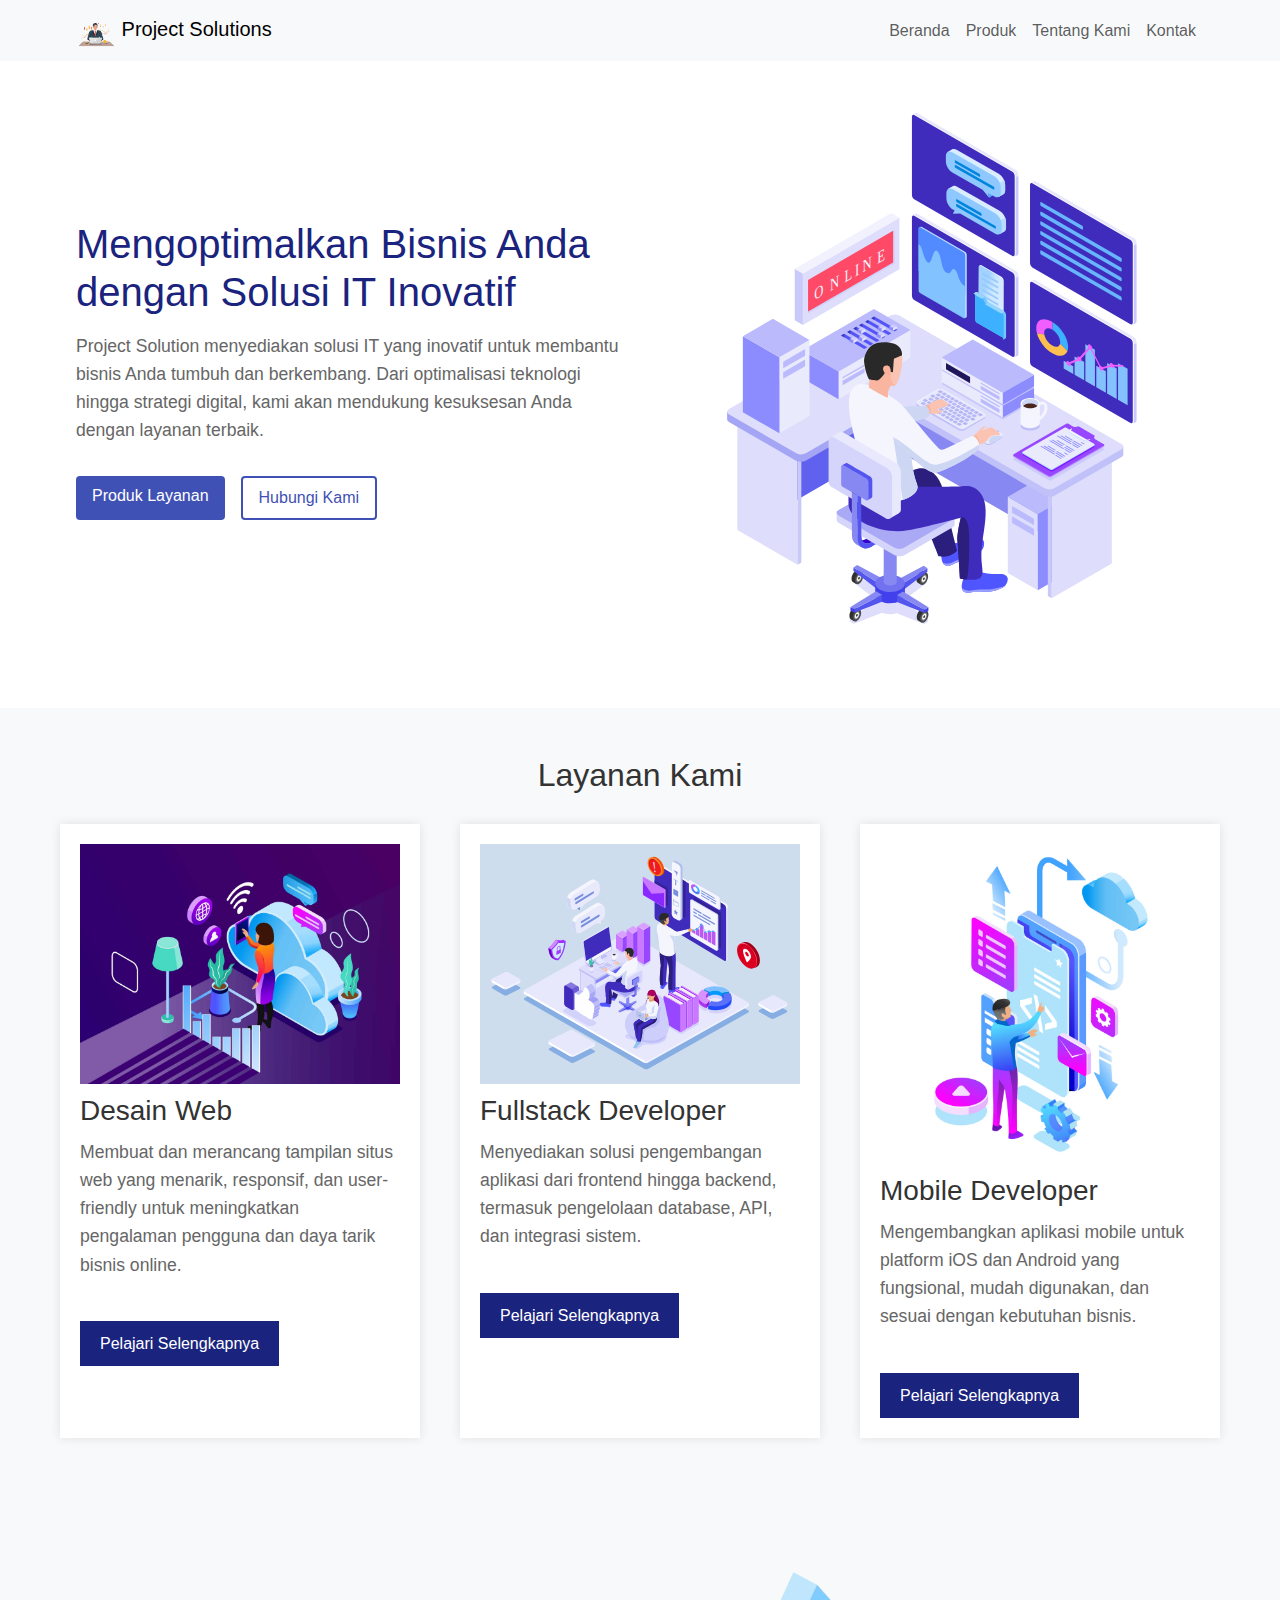
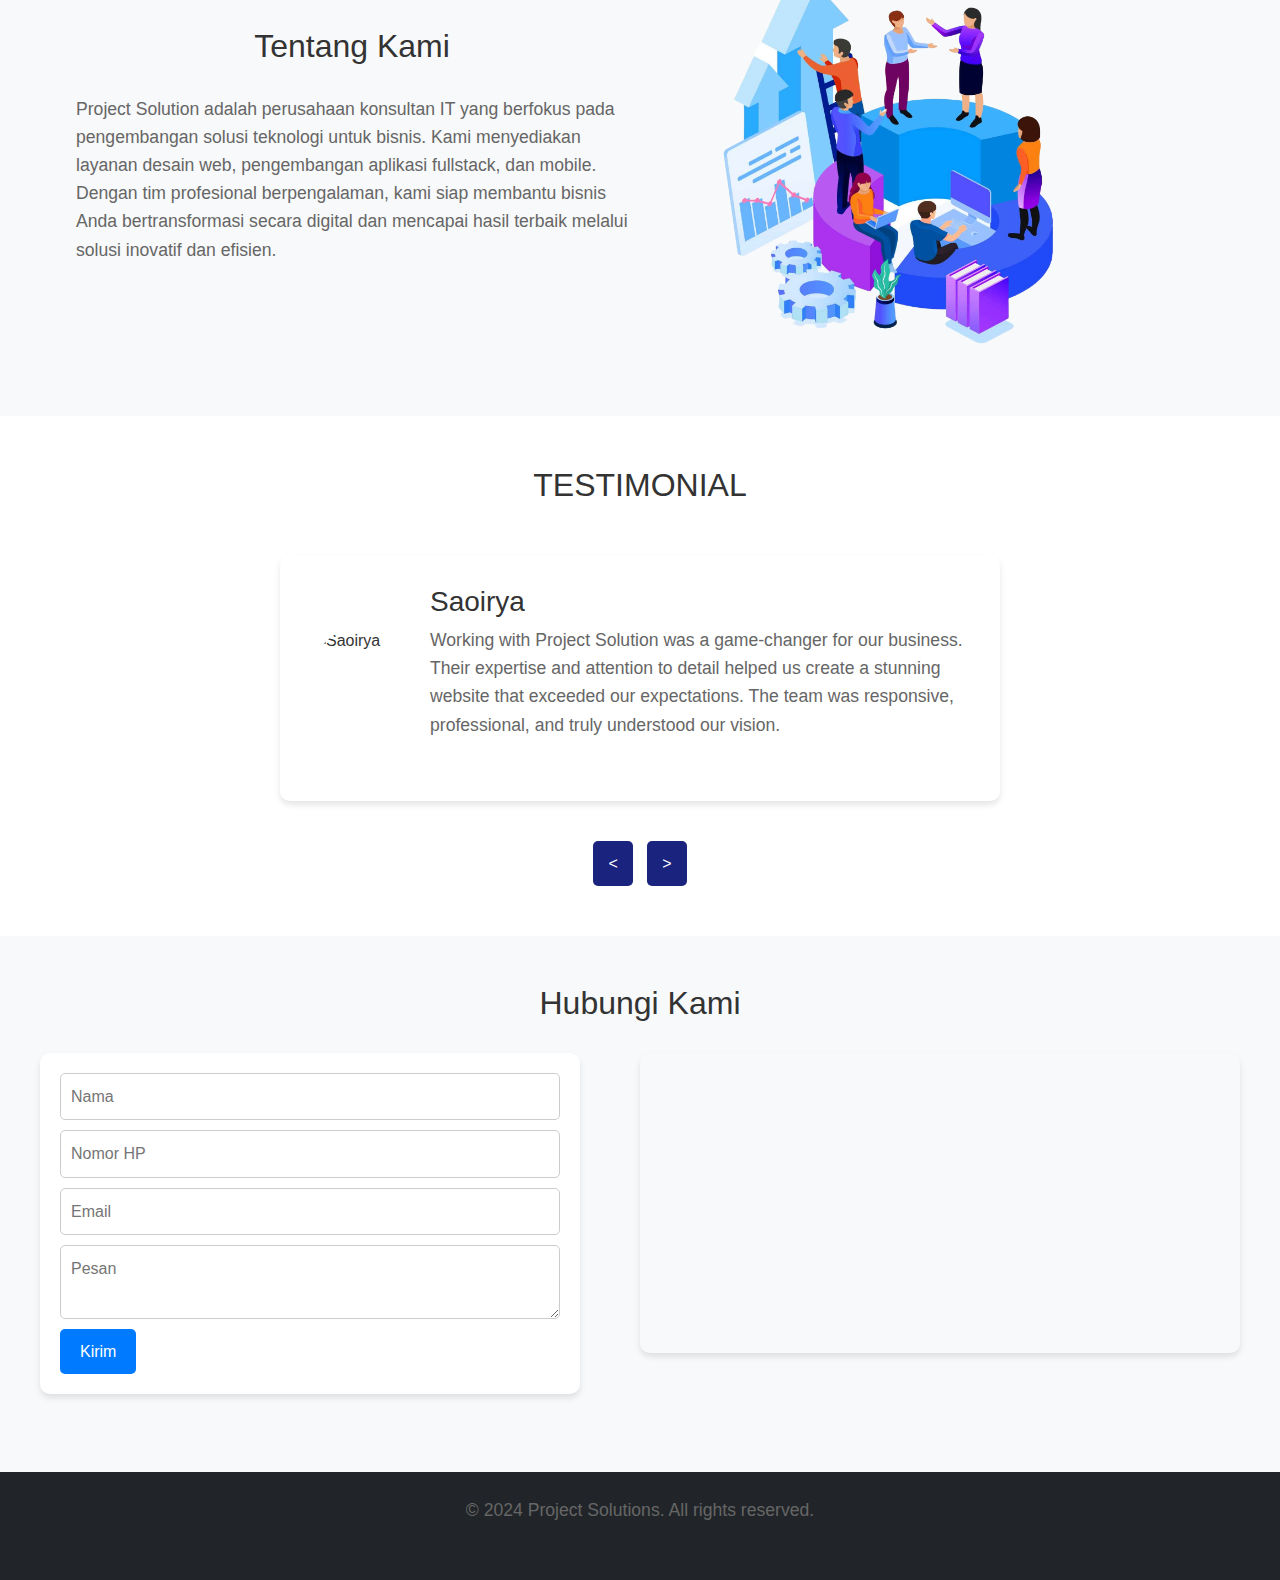
==== index.html @ 0ddd7287 "Deskripsi perubahan lokal" ====
<!DOCTYPE html>
<html lang="id">
<head>
  <link rel="icon" type="images" href="images/logo.png">
    <meta charset="UTF-8">
    <meta name="viewport" content="width=device-width, initial-scale=1.0">
    <title>Project Solution - Solusi IT Inovatif</title>
    <link href="https://cdn.jsdelivr.net/npm/bootstrap@5.3.0-alpha1/dist/css/bootstrap.min.css" rel="stylesheet">
    <link rel="stylesheet" href="styles.css">
      <!-- Mobile Metas -->
  <meta name="viewport" content="width=device-width, initial-scale=1, shrink-to-fit=no" />
</head>
<body>
    <!-- START: Header Section -->
    <header>
      <nav class="navbar navbar-expand-lg navbar-light bg-light fixed-top">
        <div class="container">
            <!-- Tambahan kode logo -->
            <a class="navbar-brand" href="#">
                <img src="images/logo.png" alt="Project Solutions Logo" width="40" height="40" class="d-inline-block align-text-top">
                Project Solutions
            </a>
            <button class="navbar-toggler" type="button" data-bs-toggle="collapse" data-bs-target="#navbarNav" aria-controls="navbarNav" aria-expanded="false" aria-label="Toggle navigation">
                <span class="navbar-toggler-icon"></span>
            </button>
                <div class="collapse navbar-collapse" id="navbarNav">
                    <ul class="navbar-nav ms-auto">
                        <li class="nav-item">
                            <a class="nav-link" href="#">Beranda</a>
                        </li>
                        <li class="nav-item">
                            <a class="nav-link" href="product.html">Produk</a>
                        </li>
                        <li class="nav-item">
                            <a class="nav-link" href="about-us.html">Tentang Kami</a>
                        </li>
                        <li class="nav-item">
                            <a class="nav-link" href="contact.html">Kontak</a>
                        </li>
                    </ul>
                </div>
            </div>
        </nav>    
    </header>
    <!-- END: Header Section -->

    <!-- START: Hero Section -->
    <main> 
        <div class="container">
            <section class="hero">
                <div class="hero-content">
                    <h1>Mengoptimalkan Bisnis Anda dengan Solusi IT Inovatif</h1>
                    <p>Project Solution menyediakan solusi IT yang inovatif untuk membantu bisnis Anda tumbuh dan berkembang. Dari optimalisasi teknologi hingga strategi digital, kami akan mendukung kesuksesan Anda dengan layanan terbaik.</p>
                    <div class="cta-buttons">
                        <!-- Link ke halaman product.html -->
                        <a href="product.html" class="btn btn-primary">Produk Layanan</a>
                        
                        <!-- Link ke halaman contact.html -->
                        <a href="contact.html" class="btn btn-secondary">Hubungi Kami</a>
                    </div>
                </div>
                <div class="hero-image">
                    <img src="images/hero-img.svg" alt="IT Solutions Illustration">
                </div>
            </section>
        </div>
    </main>
    
    <!-- END: Hero Section -->

    <!-- START: Layanan Kami Section -->
    <section class="latest-blog py-5 bg-light" id="blog-post">
      <h2>Layanan Kami</h2>
      <div class="blog-container">
          <div class="blog-post">
              <img src="/images/web-design.jpg?height=200&width=300" alt="Blog post 1">
              <h3>Desain Web</h3>
              <p>Membuat dan merancang tampilan situs web yang menarik, responsif, dan user-friendly untuk meningkatkan pengalaman pengguna dan daya tarik bisnis online.</p>
              <button class="read-more">Pelajari Selengkapnya</button>
          </div>
          <div class="blog-post">
              <img src="/images/fullstack.svg?height=200&width=300" alt="Blog post 2">
              <h3>Fullstack Developer</h3>
              <p>Menyediakan solusi pengembangan aplikasi dari frontend hingga backend, termasuk pengelolaan database, API, dan integrasi sistem.</p>
              <button class="read-more">Pelajari Selengkapnya</button>
          </div>
          <div class="blog-post">
              <img src="/images/mobile-developer.jpg?height=200&width=300" alt="Blog post 3">
              <h3>Mobile Developer</h3>
              <p>Mengembangkan aplikasi mobile untuk platform iOS dan Android yang fungsional, mudah digunakan, dan sesuai dengan kebutuhan bisnis.</p>
              <button class="read-more">Pelajari Selengkapnya</button>
          </div>
      </div>
  </section>
  <!-- END: Layanan Kami Section -->

    <!-- START: About Us Section -->
    <section class="about py-5 bg-light" id="about">
        <div class="container">
            <div class="row align-items-center">
                <div class="col-md-6">
                    <h2>Tentang Kami</h2>
                    <p>Project Solution adalah perusahaan konsultan IT yang berfokus pada pengembangan solusi teknologi untuk bisnis. Kami menyediakan layanan desain web, pengembangan aplikasi fullstack, dan mobile. Dengan tim profesional berpengalaman, kami siap membantu bisnis Anda bertransformasi secara digital dan mencapai hasil terbaik melalui solusi inovatif dan efisien.</p>
                </div>
                <div class="col-md-6">
                    <img src="images/about-us.png?height=300&width=400" alt="About Us" class="img-fluid">
                </div>
            </div>
        </div>
    </section>
    <!-- END: About Us Section -->

    <!-- START: Testimonial Section -->
    <section class="testimonial">
        <h2>TESTIMONIAL</h2>
        <div class="testimonial-slider">
            <div class="testimonial-container">
                <div class="testimonial-item">
                    <div class="testimonial-box">
                        <img src="/images/testimonial-1.jpg" alt="Saoirya" class="testimonial-image">
                        <div class="testimonial-content">
                            <h3>Saoirya</h3>
                            <p>Working with Project Solution was a game-changer for our business. Their expertise and attention to detail helped us create a stunning website that exceeded our expectations. The team was responsive, professional, and truly understood our vision.</p>
                        </div>
                    </div>
                </div>
                <div class="testimonial-item">
                    <div class="testimonial-box">
                        <img src="/images/testimonial-2.jpg" alt="John Doe" class="testimonial-image">
                        <div class="testimonial-content">
                            <h3>John Doe</h3>
                            <p>I couldn't be happier with the results of our collaboration with Project Solution. They transformed our outdated website into a modern, user-friendly platform that has significantly improved our online presence.</p>
                        </div>
                    </div>
                </div>
                <div class="testimonial-item">
                    <div class="testimonial-box">
                        <img src="/images/testimonial-3.jpg" alt="Jane Smith" class="testimonial-image">
                        <div class="testimonial-content">
                            <h3>Jane Smith</h3>
                            <p>The team at Project Solution went above and beyond to deliver a product that not only met but exceeded our expectations. Their attention to detail and commitment to quality is unmatched.</p>
                        </div>
                    </div>
                </div>
            </div>
        </div>
        <div class="testimonial-nav">
            <button class="nav-button prev" id="prevBtn">&lt;</button>
            <button class="nav-button next" id="nextBtn">&gt;</button>
        </div>
    </section>
 <!--End: Testimonial-->

    <!-- START: Contact Us Section -->
    <section class="contact-us py-5 bg-light" id="contact">
      <h2>Hubungi Kami</h2>
      <div class="contact-container">
          <form class="contact-form">
              <input type="text" placeholder="Nama" required>
              <input type="tel" placeholder="Nomor HP" required>
              <input type="email" placeholder="Email" required>
              <textarea placeholder="Pesan" required></textarea>
              <button type="submit" class="send-button">Kirim</button>
          </form>
          <div class="map-container">
            <iframe src="https://www.google.com/maps/embed?pb=!1m18!1m12!1m3!1d3960.738522110113!2d107.60706230000001!3d-6.9218294999999985!2m3!1f0!2f0!3f0!3m2!1i1024!2i768!4f13.1!3m3!1m2!1s0x2e68e89dbe0ec231%3A0x177412aac90cd065!2sAlun-Alun%20Bandung!5e0!3m2!1sen!2sid!4v1729085756966!5m2!1sen!2sid" width="400" height="300" style="border:0;" allowfullscreen="" loading="lazy" referrerpolicy="no-referrer-when-downgrade"></iframe>
          </div>
      </div>
  </section>
  <!-- END: Contact Us Section -->

    <!-- START: Footer Section -->
    <footer class="bg-dark text-light py-4">
        <div class="container text-center">
            <p>&copy; 2024 Project Solutions. All rights reserved.</p>
        </div>
    </footer>
    <!-- END: Footer Section -->

  <!-- JQuery-->
  <script src="https://code.jquery.com/jquery-3.5.1.slim.min.js" integrity="sha384-DfXdz2htPH0lsSSs5nCTpuj/zy4C+OGpamoFVy38MVBnE+IbbVYUew+OrCXaRkfj" crossorigin="anonymous"></script>
    <script src="script.js"></script>
    <script src="https://cdn.jsdelivr.net/npm/bootstrap@5.3.0-alpha1/dist/js/bootstrap.bundle.min.js"></script>
</body>
</html>
---- styles.css ----
/* Reset and base styles */
* {
    margin: 0;
    padding: 0;
    box-sizing: border-box;
}

body {
    font-family: Arial, sans-serif;
    line-height: 1.6;
    color: #333;
}


.layout_padding-top {
    padding-top: 90px;
  }
  
.container {
    width: 90%;
    max-width: 1200px;
    margin: 0 auto;
}

/* Header styles */
header {
    background-color: #fff;
    padding: 1rem 0;
    box-shadow: 0 2px 4px rgba(0, 0, 0, 0.1);
}

nav {
    display: flex;
    justify-content: space-between;
    align-items: center;
}

.logo {
    font-size: 1.5rem;
    font-weight: bold;
    color: #1a237e;
}

.nav-links {
    list-style: none;
    display: flex;
}

.nav-links li {
    margin-left: 2rem;
}

.nav-links a {
    text-decoration: none;
    color: #333;
    transition: color 0.3s ease;
}

.nav-links a:hover {
    color: #3f51b5;
}

/* Button styles */
.btn {
    background-color: #1a237e;
    color: #fff;
    padding: 0.5rem 1rem;
    border: none;
    border-radius: 4px;
    cursor: pointer;
    transition: background-color 0.3s ease, transform 0.1s ease;
    font-size: 1rem;
}

.btn:hover {
    background-color: #0d47a1;
    transform: translateY(-2px);
}

.btn:active {
    transform: translateY(0);
}

/* Hero section styles */
.hero {
    display: flex;
    align-items: center;
    padding: 4rem 0;
}

.hero-content {
    flex: 1;
    padding-right: 2rem;
}

.hero-image {
    flex: 1;
}

h1 {
    font-size: 2.5rem;
    color: #1a237e;
    margin-bottom: 1rem;
    line-height: 1.2;
}

p {
    color: #666;
    margin-bottom: 2rem;
    font-size: 1.1rem;
}

.cta-buttons {
    display: flex;
    gap: 1rem;
}

.btn-primary {
    background-color: #3f51b5;
}

.btn-primary:hover {
    background-color: #303f9f;
}

.btn-secondary {
    background-color: #fff;
    color: #3f51b5;
    border: 2px solid #3f51b5;
}

.btn-secondary:hover {
    background-color: #e8eaf6;
}

img {
    max-width: 100%;
    height: auto;
        border: none;
        background: none;

}

/* Responsive design */
@media (max-width: 768px) {
    .hero {
        flex-direction: column;
        text-align: center;
    }

    .hero-content {
        padding-right: 0;
        margin-bottom: 2rem;
    }

    .cta-buttons {
        justify-content: center;
    }

    h1 {
        font-size: 2rem;
    }

    .nav-links {
        display: none;
    }
}

body {
    font-family: Arial, sans-serif;
    margin: 0;
    padding: 0;
    box-sizing: border-box;
}

section {
    padding: 50px 0;
}

h2 {
    text-align: center;
    margin-bottom: 30px;
}

.latest-blog {
    background-color: #f8f8f8;
}

.blog-container {
    display: flex;
    justify-content: space-around;
    flex-wrap: wrap;
    max-width: 1200px;
    margin: 0 auto;
}

.blog-post {
    width: 30%;
    background-color: #fff;
    box-shadow: 0 0 10px rgba(0, 0, 0, 0.1);
    margin-bottom: 20px;
    padding: 20px;
}

.blog-post img {
    width: 100%;
    height: auto;
}

.blog-post h3 {
    margin: 10px 0;
}

.read-more {
    background-color: #1a237e;
    color: white;
    border: none;
    padding: 10px 20px;
    text-align: center;
    text-decoration: none;
    display: inline-block;
    font-size: 16px;
    margin-top: 10px;
    cursor: pointer;
}

.testimonial {
    max-width: 800px;
    margin: 0 auto;
    padding: 50px 20px;
    text-align: center;
}

h2 {
    margin-bottom: 30px;
    color: #333;
}

.testimonial-slider {
    position: relative;
    overflow: hidden;
}

.testimonial-container {
    display: flex;
    transition: transform 0.5s ease;
}

.testimonial-item {
    flex: 0 0 100%;
    padding: 20px;
}

.testimonial-box {
    background-color: #ffffff;
    border-radius: 10px;
    box-shadow: 0 4px 6px rgba(0, 0, 0, 0.1);
    padding: 30px;
    display: flex;
    align-items: center;
    text-align: left;
}

.testimonial-image {
    width: 100px;
    height: 100px;
    border-radius: 50%;
    margin-right: 20px;
    object-fit: cover;
}

.testimonial-content {
    flex: 1;
}

.testimonial-content h3 {
    margin-top: 0;
    color: #333;
}

.testimonial-content p {
    color: #666;
    line-height: 1.6;
}

.testimonial-nav {
    margin-top: 20px;
}

.nav-button {
    background-color: #4CAF50;
    color: white;
    border: none;
    padding: 10px 15px;
    margin: 0 5px;
    cursor: pointer;
    font-size: 16px;
    border-radius: 5px;
    transition: background-color 0.3s ease;
}

.nav-button:hover {
    background-color: #45a049;
}

@media (max-width: 600px) {
    .testimonial-box {
        flex-direction: column;
        text-align: center;
    }

    .testimonial-image {
        margin-right: 0;
        margin-bottom: 20px;
    }

    .testimonial-content {
        text-align: center;
    }
}

.nav-button {
    background-color: #1a237e;
    color: white;
    border: none;
    padding: 10px 15px;
    margin: 0 5px;
    cursor: pointer;
}

.contact-us {
    background-color: #f8f8f8;
}

.contact-container {
    display: flex;
    justify-content: space-between;
    max-width: 1200px;
    margin: 0 auto;
}

.contact-form {
    width: 45%;
    display: flex;
    flex-direction: column;
}

.contact-form input,
.contact-form textarea {
    margin-bottom: 15px;
    padding: 10px;
    border: 1px solid #ccc;
}

.send-button {
    background-color: #1a237e;
    color: white;
    border: none;
    padding: 10px 20px;
    text-align: center;
    text-decoration: none;
    display: inline-block;
    font-size: 16px;
    cursor: pointer;
    align-self: flex-start;
}

.map-container {
    width: 50%;
}

.map-container iframe {
    width: 100%;
    height: 100%;
}

@media (max-width: 768px) {
    .blog-post {
        width: 100%;
    }

    .contact-container {
        flex-direction: column;
    }

    .contact-form,
    .map-container {
        width: 100%;
    }

    .map-container {
        margin-top: 20px;
        height: 300px;
    }
}

/* Product Section */
.product-item {
    background-color: #fff;
    padding: 20px;
    text-align: center;
    margin-bottom: 20px;
    border-radius: 10px;
    box-shadow: 0 4px 6px rgba(0, 0, 0, 0.1);
}

.product-item img {
    max-width: 100%;
    height: auto;
    margin-bottom: 15px;
}

.product-item h3 {
    margin-bottom: 10px;
    color: #007BFF;
}

.product-item p {
    color: #555;
}

/* Contact Form */
.contact-form {
    background-color: #fff;
    padding: 20px;
    border-radius: 10px;
    box-shadow: 0 4px 6px rgba(0, 0, 0, 0.1);
    margin-bottom: 30px;
}

.contact-form input,
.contact-form textarea {
    width: 100%;
    padding: 10px;
    margin-bottom: 10px;
    border: 1px solid #ccc;
    border-radius: 5px;
}

.contact-form button {
    background-color: #007BFF;
    color: #fff;
    padding: 10px 20px;
    border: none;
    border-radius: 5px;
    cursor: pointer;
}

.contact-form button:hover {
    background-color: #0056b3;
}

/* Map Container */
.map-container iframe {
    width: 100%;
    height: 300px;
    border: none;
    border-radius: 10px;
    box-shadow: 0 4px 6px rgba(0, 0, 0, 0.1);
}

/* Footer */
footer {
    background-color: #007BFF;
    color: #fff;
    text-align: center;
    padding: 15px 0;
    position: relative;
    bottom: 0;
    width: 100%;
}

/* Responsive */
@media (max-width: 768px) {
    .navbar ul {
        flex-direction: column;
        text-align: center;
    }
    
    .product-item {
        margin-bottom: 30px;
    }
}
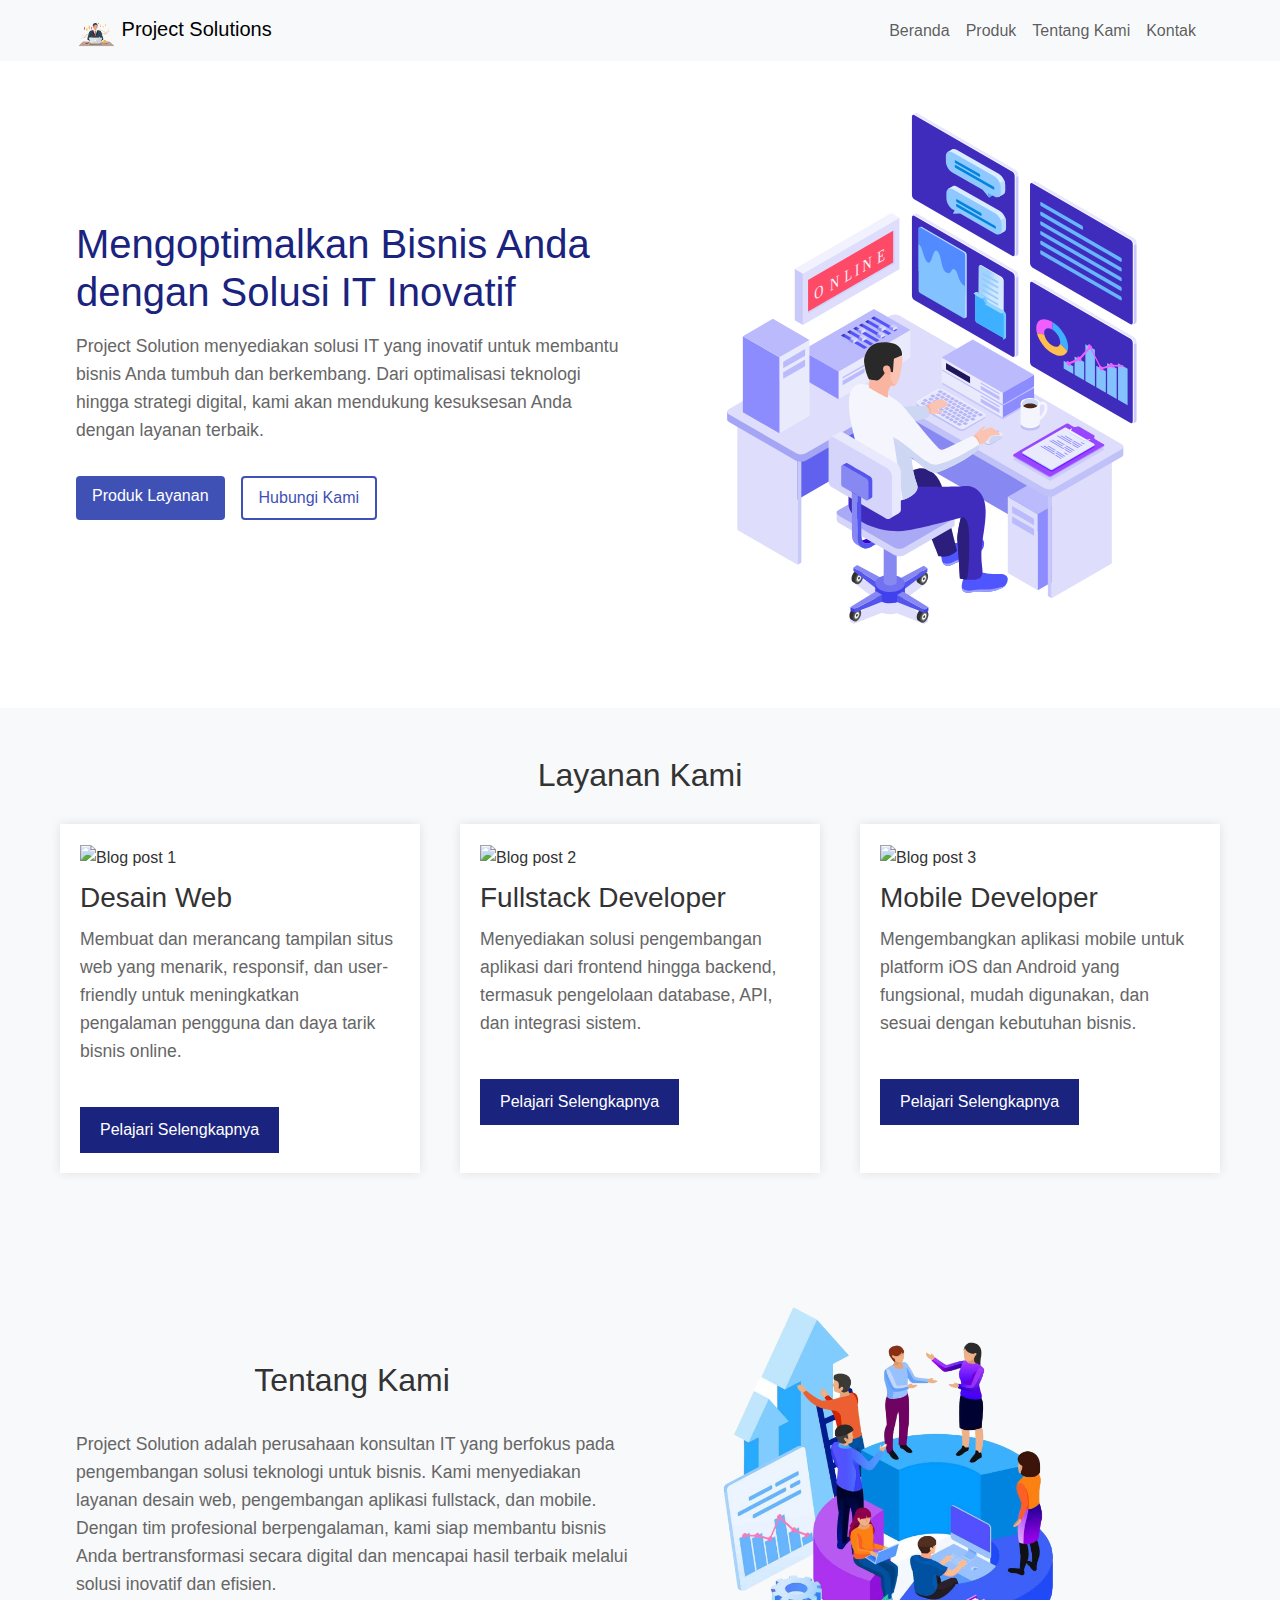
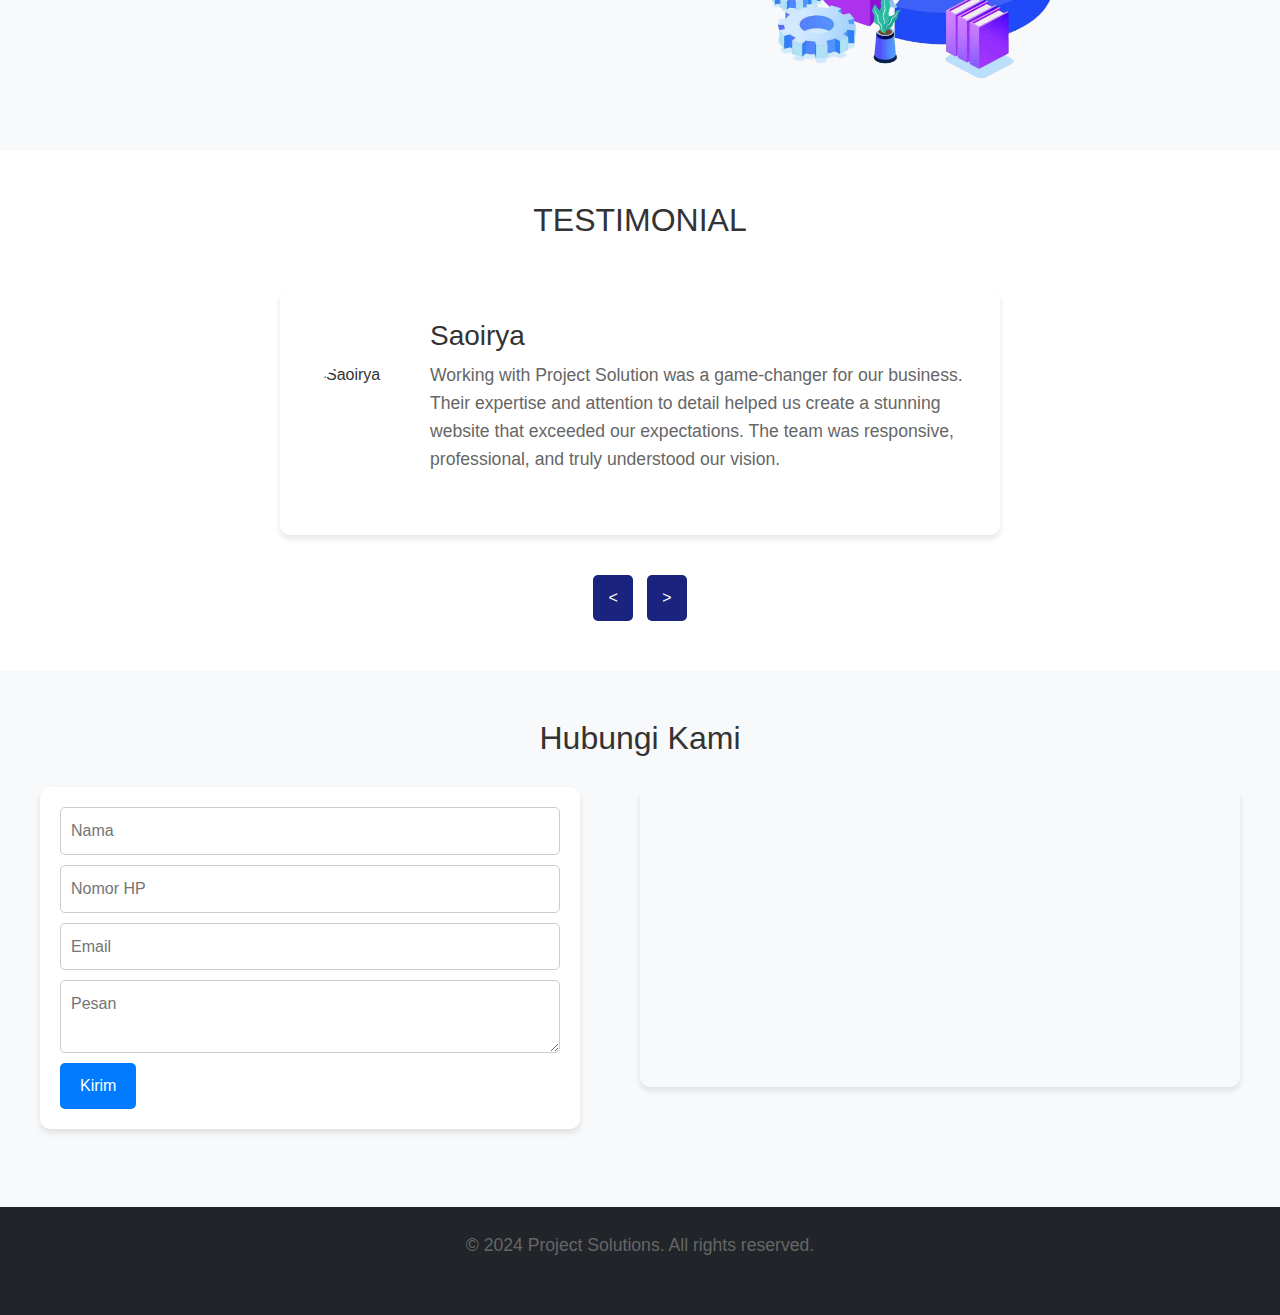
==== commit 3eb430c3: "mengubah ekstensi menjadi besar" ====
--- a/index.html
+++ b/index.html
@@ -73,19 +73,19 @@
       <h2>Layanan Kami</h2>
       <div class="blog-container">
           <div class="blog-post">
-              <img src="/images/web-design.jpg?height=200&width=300" alt="Blog post 1">
+              <img src="images/web-design.JPG" alt="Blog post 1">
               <h3>Desain Web</h3>
               <p>Membuat dan merancang tampilan situs web yang menarik, responsif, dan user-friendly untuk meningkatkan pengalaman pengguna dan daya tarik bisnis online.</p>
               <button class="read-more">Pelajari Selengkapnya</button>
           </div>
           <div class="blog-post">
-              <img src="/images/fullstack.svg?height=200&width=300" alt="Blog post 2">
+              <img src="images/fullstack.SVG" alt="Blog post 2">
               <h3>Fullstack Developer</h3>
               <p>Menyediakan solusi pengembangan aplikasi dari frontend hingga backend, termasuk pengelolaan database, API, dan integrasi sistem.</p>
               <button class="read-more">Pelajari Selengkapnya</button>
           </div>
           <div class="blog-post">
-              <img src="/images/mobile-developer.jpg?height=200&width=300" alt="Blog post 3">
+              <img src="images/mobile-developer.JPG" alt="Blog post 3">
               <h3>Mobile Developer</h3>
               <p>Mengembangkan aplikasi mobile untuk platform iOS dan Android yang fungsional, mudah digunakan, dan sesuai dengan kebutuhan bisnis.</p>
               <button class="read-more">Pelajari Selengkapnya</button>
@@ -117,7 +117,7 @@
             <div class="testimonial-container">
                 <div class="testimonial-item">
                     <div class="testimonial-box">
-                        <img src="/images/testimonial-1.jpg" alt="Saoirya" class="testimonial-image">
+                        <img src="images/testimonial-1.JPG" alt="Saoirya" class="testimonial-image">
                         <div class="testimonial-content">
                             <h3>Saoirya</h3>
                             <p>Working with Project Solution was a game-changer for our business. Their expertise and attention to detail helped us create a stunning website that exceeded our expectations. The team was responsive, professional, and truly understood our vision.</p>
@@ -126,7 +126,7 @@
                 </div>
                 <div class="testimonial-item">
                     <div class="testimonial-box">
-                        <img src="/images/testimonial-2.jpg" alt="John Doe" class="testimonial-image">
+                        <img src="images/testimonial-2.JPG" alt="John Doe" class="testimonial-image">
                         <div class="testimonial-content">
                             <h3>John Doe</h3>
                             <p>I couldn't be happier with the results of our collaboration with Project Solution. They transformed our outdated website into a modern, user-friendly platform that has significantly improved our online presence.</p>
@@ -135,7 +135,7 @@
                 </div>
                 <div class="testimonial-item">
                     <div class="testimonial-box">
-                        <img src="/images/testimonial-3.jpg" alt="Jane Smith" class="testimonial-image">
+                        <img src="images/testimonial-3.JPG" alt="Jane Smith" class="testimonial-image">
                         <div class="testimonial-content">
                             <h3>Jane Smith</h3>
                             <p>The team at Project Solution went above and beyond to deliver a product that not only met but exceeded our expectations. Their attention to detail and commitment to quality is unmatched.</p>
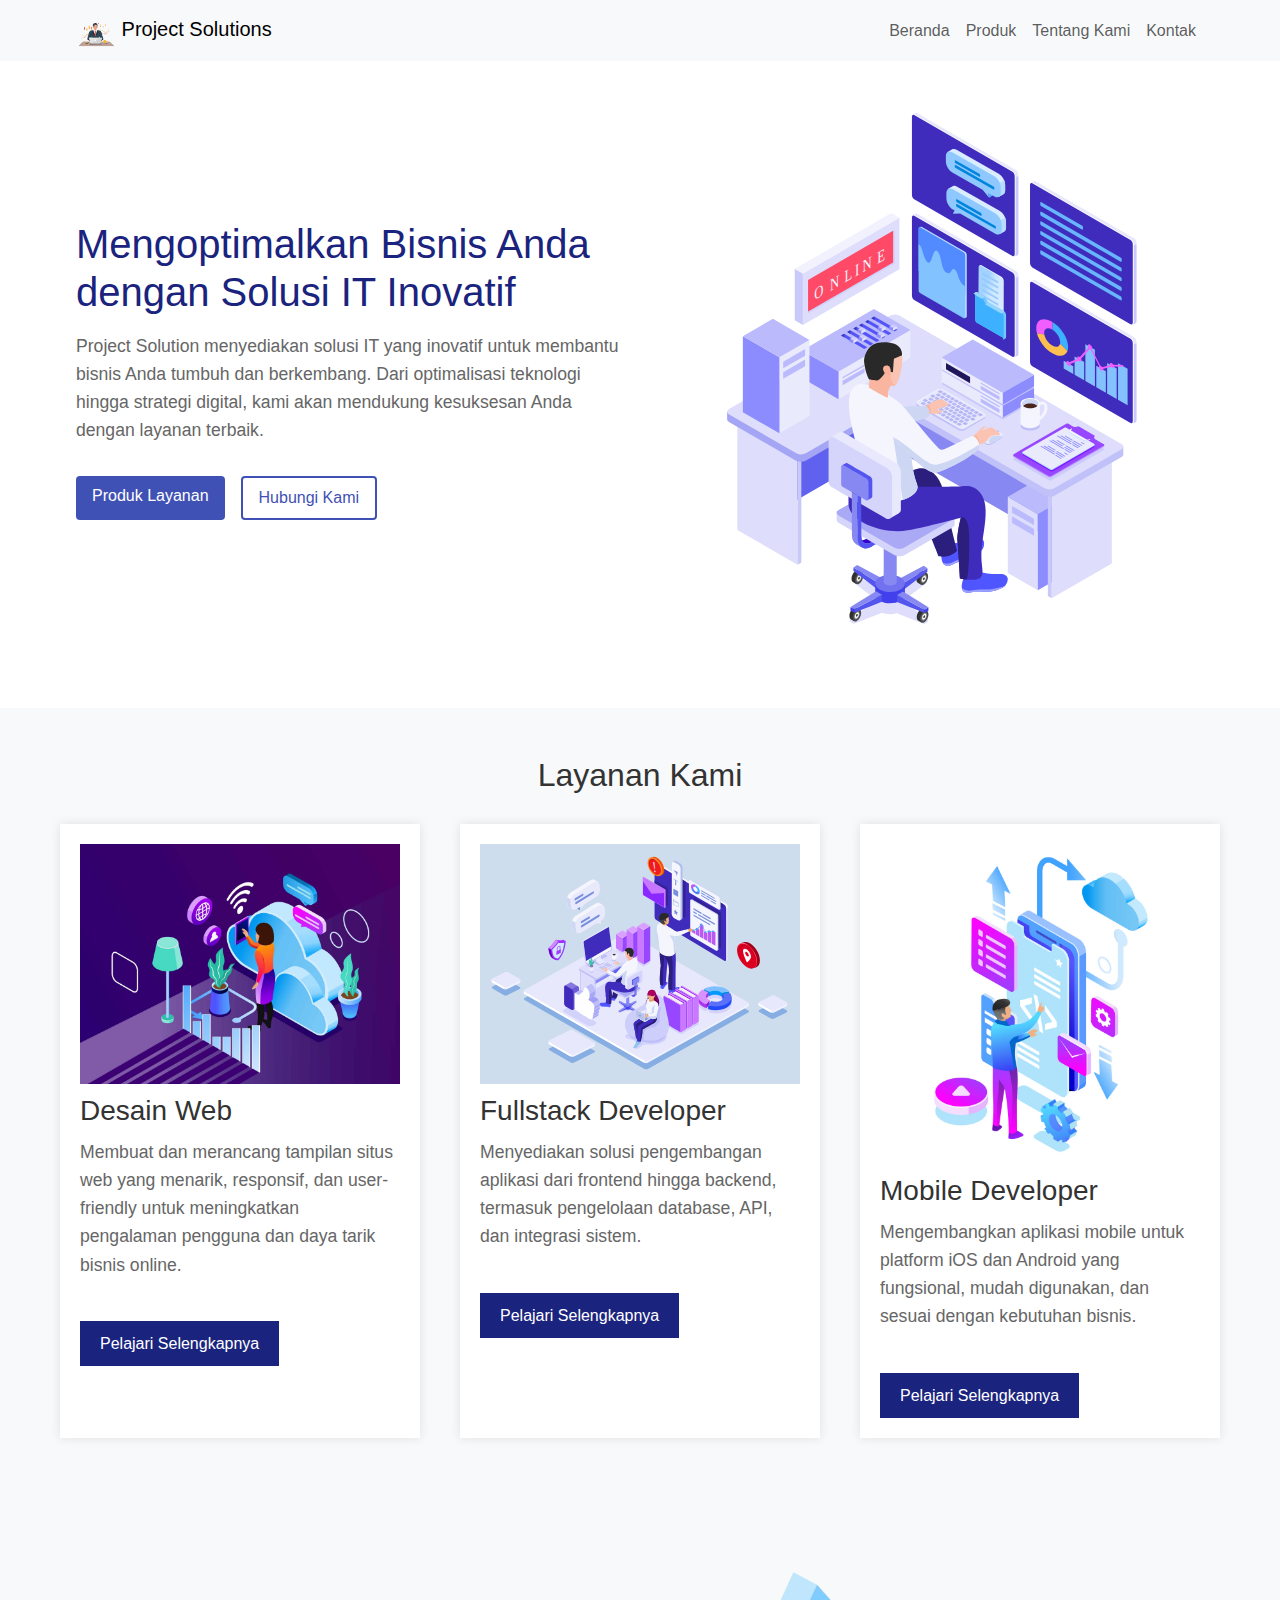
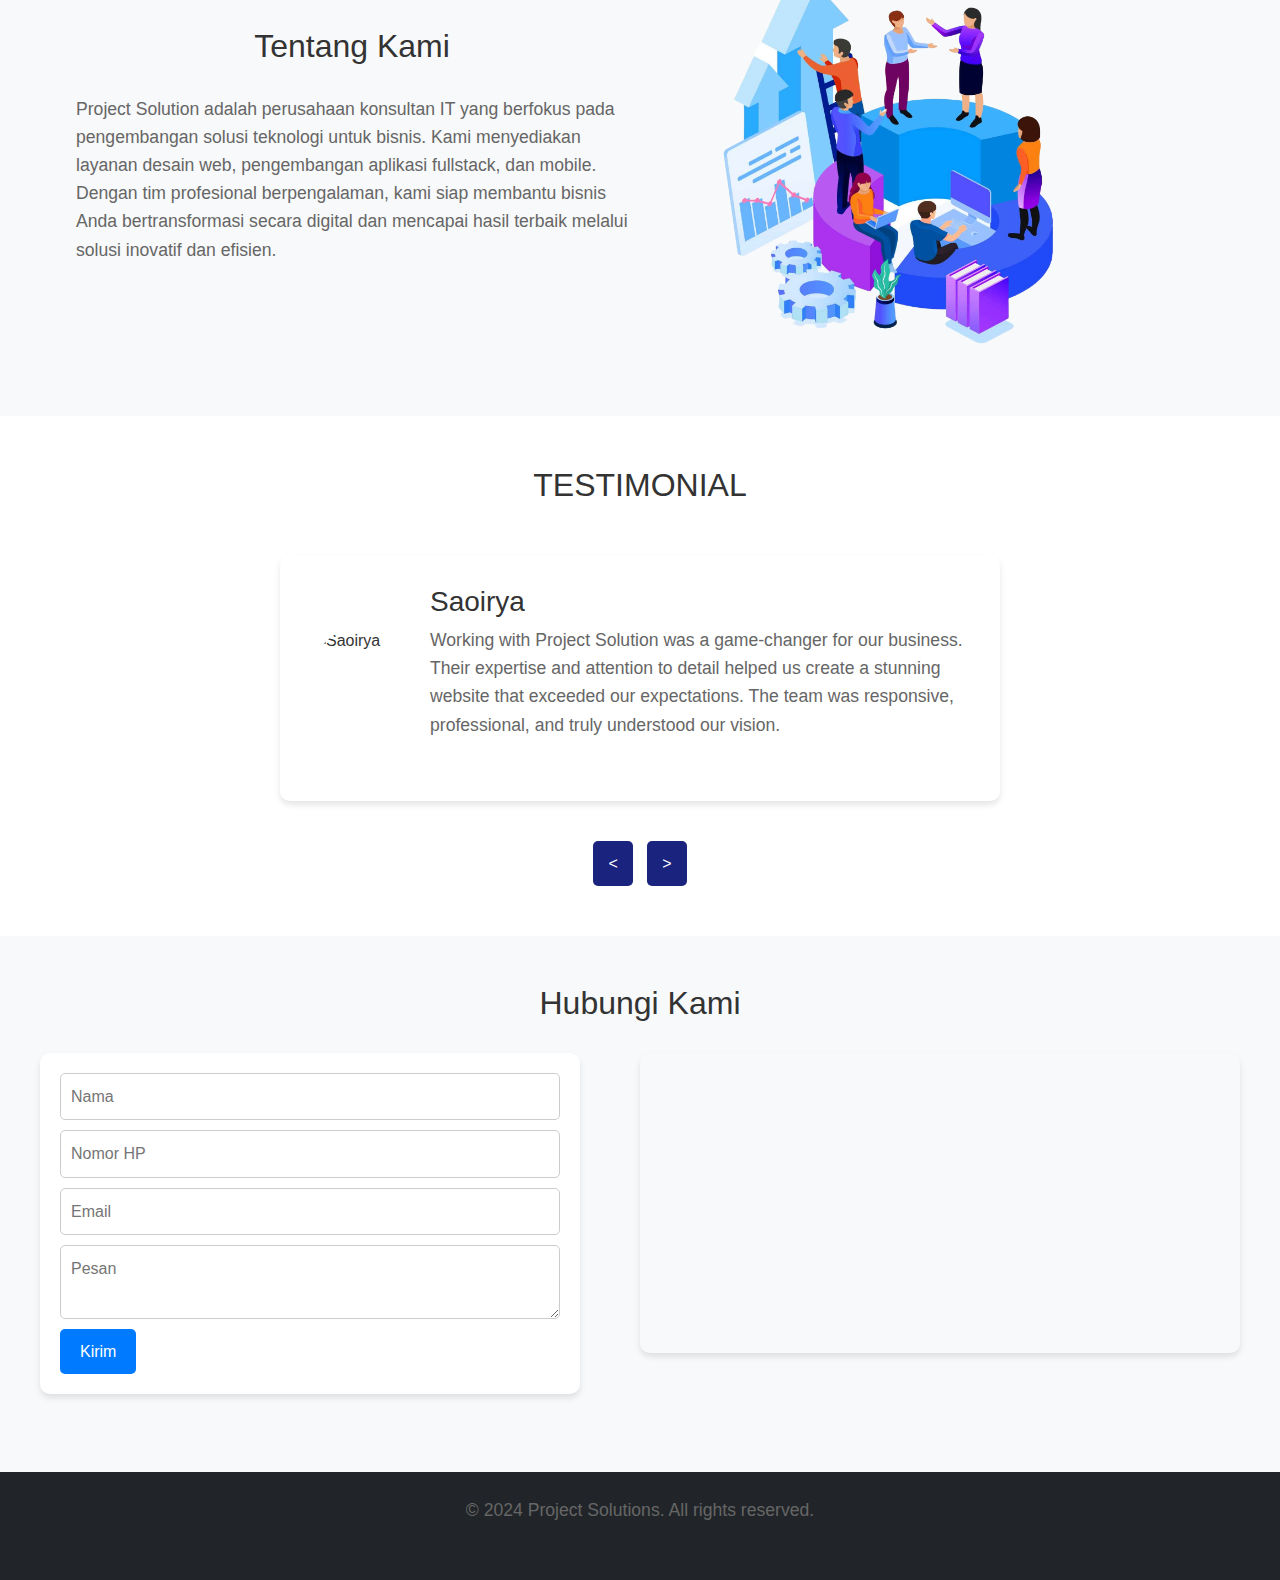
==== commit 87b67d8b: "ganti ekstensi" ====
--- a/index.html
+++ b/index.html
@@ -73,19 +73,19 @@
       <h2>Layanan Kami</h2>
       <div class="blog-container">
           <div class="blog-post">
-              <img src="images/web-design.JPG" alt="Blog post 1">
+              <img src="/images/web-design.jpg?height=200&width=300" alt="Blog post 1">
               <h3>Desain Web</h3>
               <p>Membuat dan merancang tampilan situs web yang menarik, responsif, dan user-friendly untuk meningkatkan pengalaman pengguna dan daya tarik bisnis online.</p>
               <button class="read-more">Pelajari Selengkapnya</button>
           </div>
           <div class="blog-post">
-              <img src="images/fullstack.SVG" alt="Blog post 2">
+              <img src="/images/fullstack.svg?height=200&width=300" alt="Blog post 2">
               <h3>Fullstack Developer</h3>
               <p>Menyediakan solusi pengembangan aplikasi dari frontend hingga backend, termasuk pengelolaan database, API, dan integrasi sistem.</p>
               <button class="read-more">Pelajari Selengkapnya</button>
           </div>
           <div class="blog-post">
-              <img src="images/mobile-developer.JPG" alt="Blog post 3">
+              <img src="/images/mobile-developer.jpg?height=200&width=300" alt="Blog post 3">
               <h3>Mobile Developer</h3>
               <p>Mengembangkan aplikasi mobile untuk platform iOS dan Android yang fungsional, mudah digunakan, dan sesuai dengan kebutuhan bisnis.</p>
               <button class="read-more">Pelajari Selengkapnya</button>
@@ -117,7 +117,7 @@
             <div class="testimonial-container">
                 <div class="testimonial-item">
                     <div class="testimonial-box">
-                        <img src="images/testimonial-1.JPG" alt="Saoirya" class="testimonial-image">
+                        <img src="/images/testimonial-1.jpg" alt="Saoirya" class="testimonial-image">
                         <div class="testimonial-content">
                             <h3>Saoirya</h3>
                             <p>Working with Project Solution was a game-changer for our business. Their expertise and attention to detail helped us create a stunning website that exceeded our expectations. The team was responsive, professional, and truly understood our vision.</p>
@@ -126,7 +126,7 @@
                 </div>
                 <div class="testimonial-item">
                     <div class="testimonial-box">
-                        <img src="images/testimonial-2.JPG" alt="John Doe" class="testimonial-image">
+                        <img src="/images/testimonial-2.jpg" alt="John Doe" class="testimonial-image">
                         <div class="testimonial-content">
                             <h3>John Doe</h3>
                             <p>I couldn't be happier with the results of our collaboration with Project Solution. They transformed our outdated website into a modern, user-friendly platform that has significantly improved our online presence.</p>
@@ -135,7 +135,7 @@
                 </div>
                 <div class="testimonial-item">
                     <div class="testimonial-box">
-                        <img src="images/testimonial-3.JPG" alt="Jane Smith" class="testimonial-image">
+                        <img src="/images/testimonial-3.jpg" alt="Jane Smith" class="testimonial-image">
                         <div class="testimonial-content">
                             <h3>Jane Smith</h3>
                             <p>The team at Project Solution went above and beyond to deliver a product that not only met but exceeded our expectations. Their attention to detail and commitment to quality is unmatched.</p>
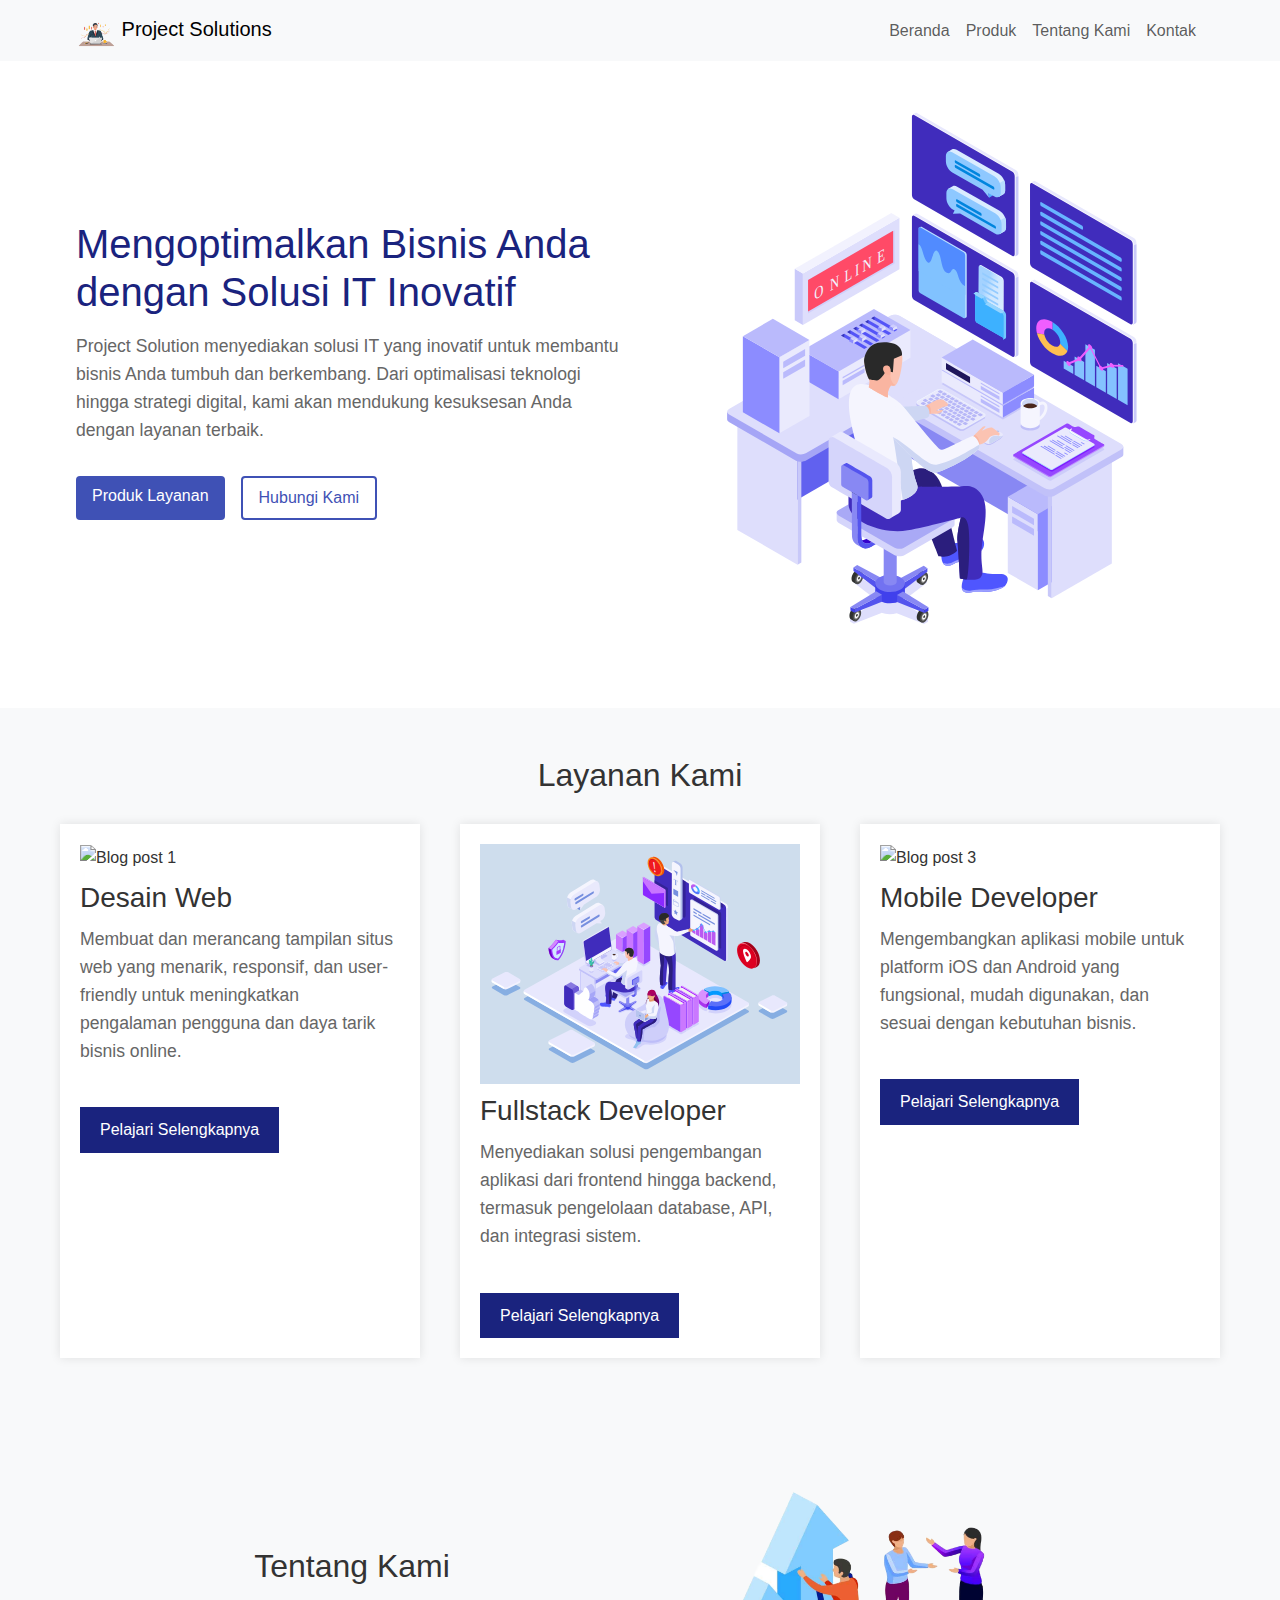
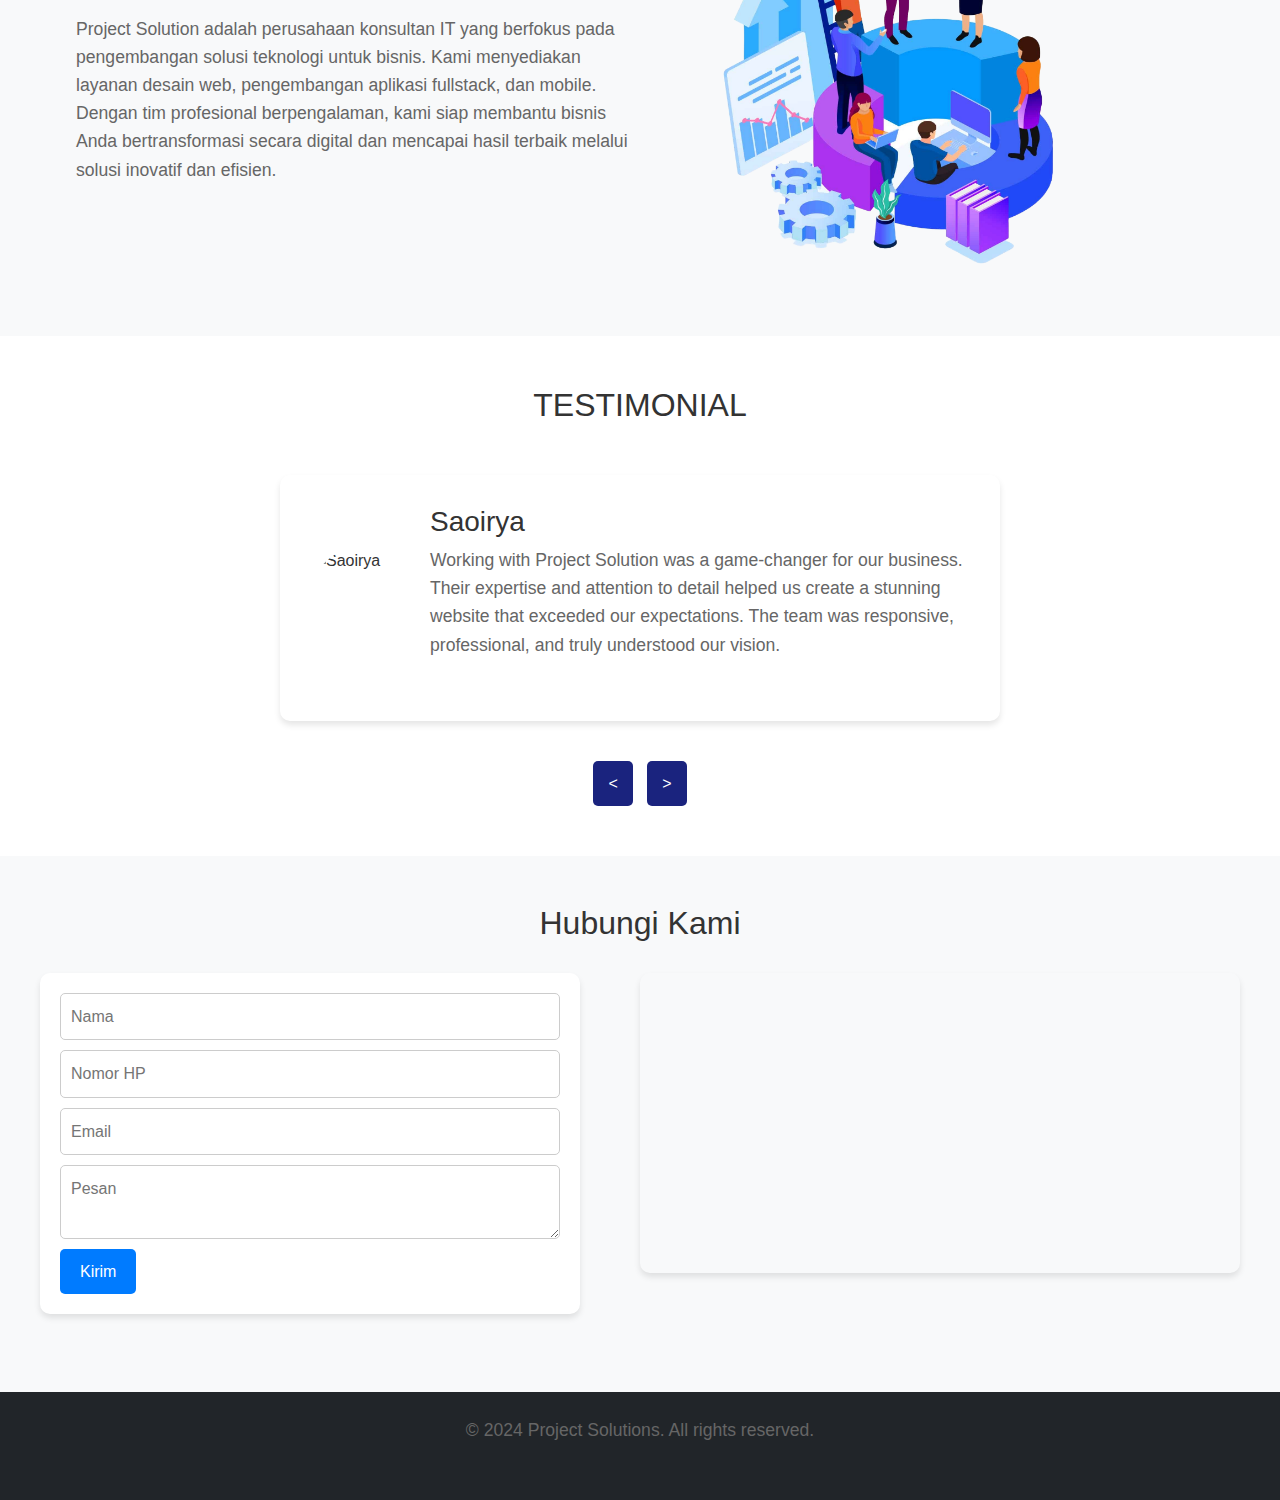
==== commit eab91a46: "ganti ekstensi menjadi besar" ====
--- a/index.html
+++ b/index.html
@@ -73,7 +73,7 @@
       <h2>Layanan Kami</h2>
       <div class="blog-container">
           <div class="blog-post">
-              <img src="/images/web-design.jpg?height=200&width=300" alt="Blog post 1">
+              <img src="/images/web-design.JPG?height=200&width=300" alt="Blog post 1">
               <h3>Desain Web</h3>
               <p>Membuat dan merancang tampilan situs web yang menarik, responsif, dan user-friendly untuk meningkatkan pengalaman pengguna dan daya tarik bisnis online.</p>
               <button class="read-more">Pelajari Selengkapnya</button>
@@ -85,7 +85,7 @@
               <button class="read-more">Pelajari Selengkapnya</button>
           </div>
           <div class="blog-post">
-              <img src="/images/mobile-developer.jpg?height=200&width=300" alt="Blog post 3">
+              <img src="/images/mobile-developer.JPG?height=200&width=300" alt="Blog post 3">
               <h3>Mobile Developer</h3>
               <p>Mengembangkan aplikasi mobile untuk platform iOS dan Android yang fungsional, mudah digunakan, dan sesuai dengan kebutuhan bisnis.</p>
               <button class="read-more">Pelajari Selengkapnya</button>
@@ -117,7 +117,7 @@
             <div class="testimonial-container">
                 <div class="testimonial-item">
                     <div class="testimonial-box">
-                        <img src="/images/testimonial-1.jpg" alt="Saoirya" class="testimonial-image">
+                        <img src="/images/testimonial-1.JPG" alt="Saoirya" class="testimonial-image">
                         <div class="testimonial-content">
                             <h3>Saoirya</h3>
                             <p>Working with Project Solution was a game-changer for our business. Their expertise and attention to detail helped us create a stunning website that exceeded our expectations. The team was responsive, professional, and truly understood our vision.</p>
@@ -126,7 +126,7 @@
                 </div>
                 <div class="testimonial-item">
                     <div class="testimonial-box">
-                        <img src="/images/testimonial-2.jpg" alt="John Doe" class="testimonial-image">
+                        <img src="/images/testimonial-2.JPG" alt="John Doe" class="testimonial-image">
                         <div class="testimonial-content">
                             <h3>John Doe</h3>
                             <p>I couldn't be happier with the results of our collaboration with Project Solution. They transformed our outdated website into a modern, user-friendly platform that has significantly improved our online presence.</p>
@@ -135,7 +135,7 @@
                 </div>
                 <div class="testimonial-item">
                     <div class="testimonial-box">
-                        <img src="/images/testimonial-3.jpg" alt="Jane Smith" class="testimonial-image">
+                        <img src="/images/testimonial-3.JPG" alt="Jane Smith" class="testimonial-image">
                         <div class="testimonial-content">
                             <h3>Jane Smith</h3>
                             <p>The team at Project Solution went above and beyond to deliver a product that not only met but exceeded our expectations. Their attention to detail and commitment to quality is unmatched.</p>
--- a/styles.css
+++ b/styles.css
@@ -461,13 +461,11 @@
 
 /* Footer */
 footer {
-    background-color: #007BFF;
-    color: #fff;
-    text-align: center;
-    padding: 15px 0;
-    position: relative;
-    bottom: 0;
-    width: 100%;
+    background-color: #007BFF; /* Warna latar belakang footer */
+    color: #fff; /* Warna teks footer */
+    text-align: center; /* Meratakan teks ke tengah */
+    padding: 15px 0; /* Padding vertikal */
+    width: 100%; /* Memastikan footer lebar penuh */
 }
 
 /* Responsive */
@@ -480,4 +478,4 @@
     .product-item {
         margin-bottom: 30px;
     }
-}+}
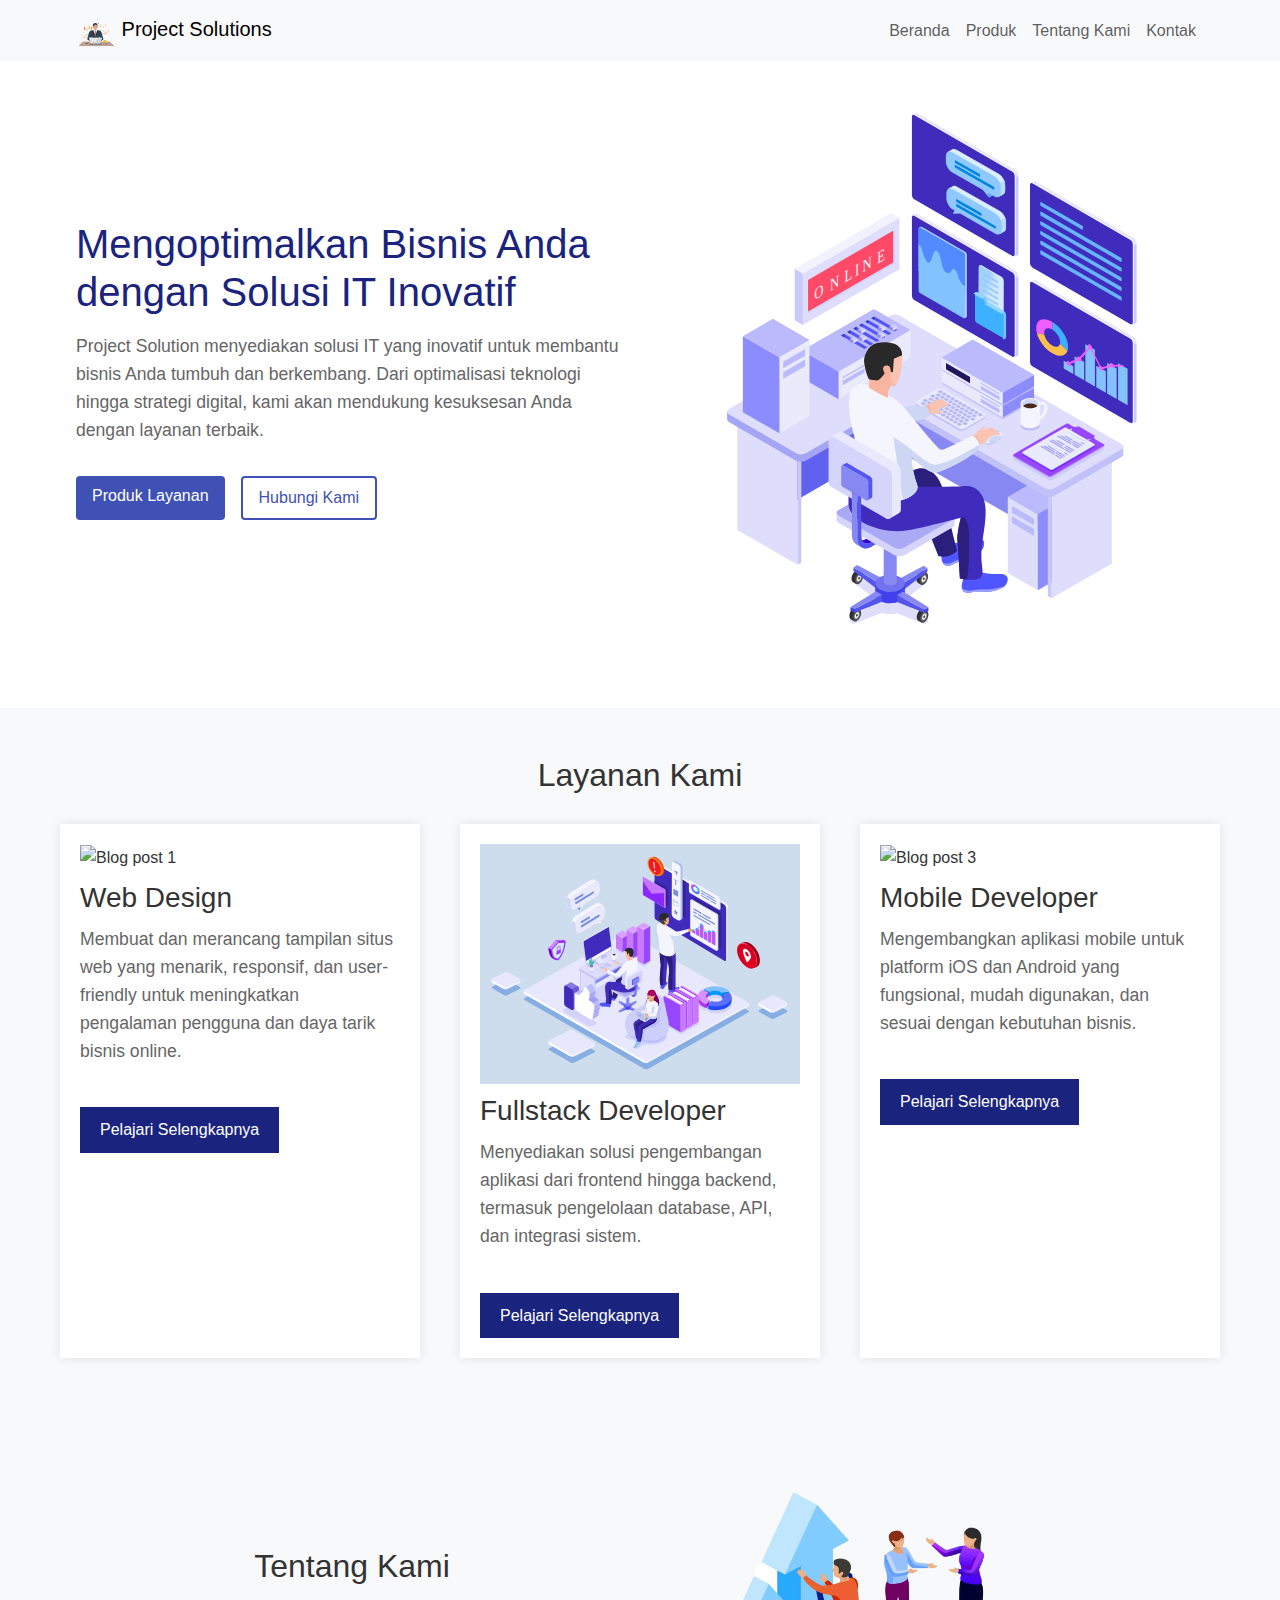
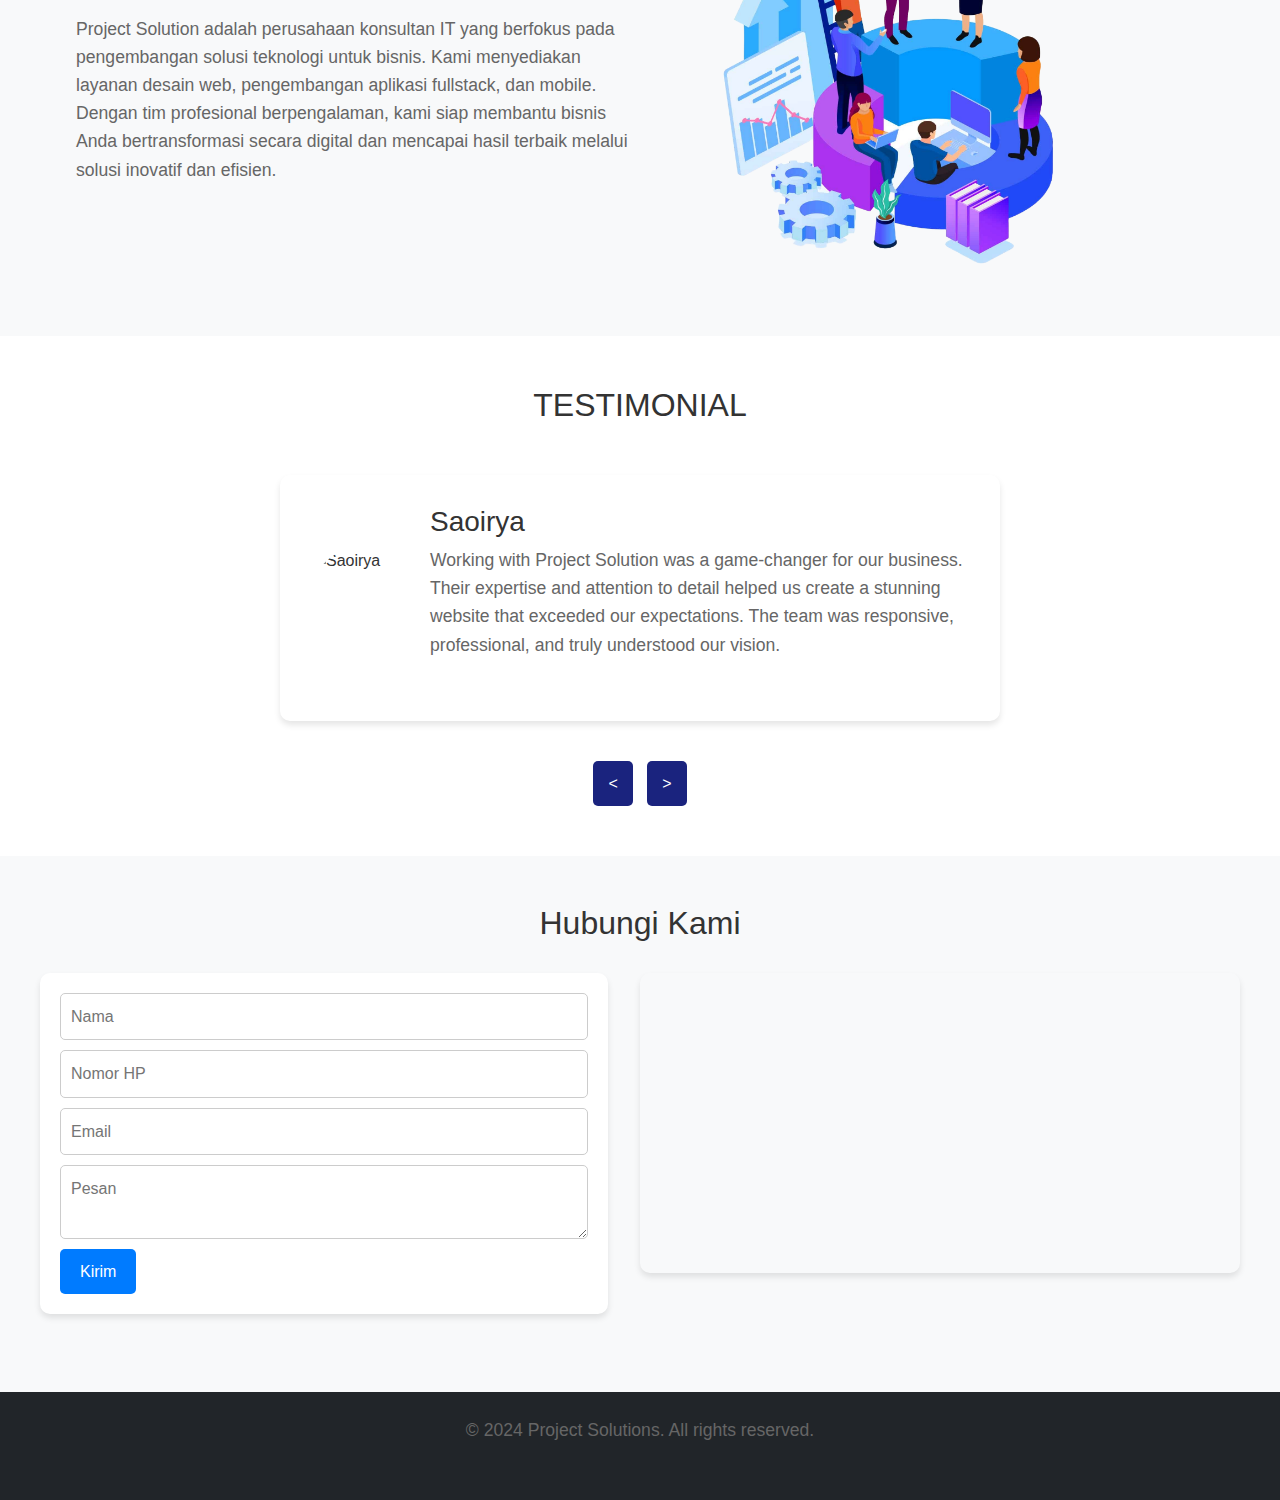
==== commit d57edb8b: "menambahkan pages product" ====
--- a/index.html
+++ b/index.html
@@ -16,7 +16,7 @@
       <nav class="navbar navbar-expand-lg navbar-light bg-light fixed-top">
         <div class="container">
             <!-- Tambahan kode logo -->
-            <a class="navbar-brand" href="#">
+            <a class="navbar-brand" href="index.html">
                 <img src="images/logo.png" alt="Project Solutions Logo" width="40" height="40" class="d-inline-block align-text-top">
                 Project Solutions
             </a>
@@ -74,21 +74,27 @@
       <div class="blog-container">
           <div class="blog-post">
               <img src="/images/web-design.JPG?height=200&width=300" alt="Blog post 1">
-              <h3>Desain Web</h3>
+              <h3>Web Design</h3>
               <p>Membuat dan merancang tampilan situs web yang menarik, responsif, dan user-friendly untuk meningkatkan pengalaman pengguna dan daya tarik bisnis online.</p>
-              <button class="read-more">Pelajari Selengkapnya</button>
+              <a href="desain-web.html">
+                <button class="read-more">Pelajari Selengkapnya</button>
+            </a>
           </div>
           <div class="blog-post">
               <img src="/images/fullstack.svg?height=200&width=300" alt="Blog post 2">
               <h3>Fullstack Developer</h3>
               <p>Menyediakan solusi pengembangan aplikasi dari frontend hingga backend, termasuk pengelolaan database, API, dan integrasi sistem.</p>
-              <button class="read-more">Pelajari Selengkapnya</button>
+              <a href="fullstack-developer.html">
+                <button class="read-more">Pelajari Selengkapnya</button>
+            </a>
           </div>
           <div class="blog-post">
               <img src="/images/mobile-developer.JPG?height=200&width=300" alt="Blog post 3">
               <h3>Mobile Developer</h3>
               <p>Mengembangkan aplikasi mobile untuk platform iOS dan Android yang fungsional, mudah digunakan, dan sesuai dengan kebutuhan bisnis.</p>
-              <button class="read-more">Pelajari Selengkapnya</button>
+              <a href="mobile-developer.html">
+                <button class="read-more">Pelajari Selengkapnya</button>
+            </a>
           </div>
       </div>
   </section>
@@ -117,7 +123,7 @@
             <div class="testimonial-container">
                 <div class="testimonial-item">
                     <div class="testimonial-box">
-                        <img src="/images/testimonial-1.JPG" alt="Saoirya" class="testimonial-image">
+                        <img src="images/testimonial-1.jpg" alt="Saoirya" class="testimonial-image">
                         <div class="testimonial-content">
                             <h3>Saoirya</h3>
                             <p>Working with Project Solution was a game-changer for our business. Their expertise and attention to detail helped us create a stunning website that exceeded our expectations. The team was responsive, professional, and truly understood our vision.</p>
--- a/styles.css
+++ b/styles.css
@@ -459,13 +459,96 @@
     box-shadow: 0 4px 6px rgba(0, 0, 0, 0.1);
 }
 
+/* WhatsApp Button Styles */
+.btn-success {
+    background-color: #25D366;
+    border-color: #25D366;
+    transition: all 0.3s ease;
+}
+
+.btn-success:hover {
+    background-color: #128C7E;
+    border-color: #128C7E;
+    transform: translateY(-2px);
+    box-shadow: 0 4px 8px rgba(0,0,0,.1);
+}
+
+/* Footer Styles */
+footer {
+    background-color: #2c3e50;
+    color: #ecf0f1;
+}
+
+/* Responsive Styles */
+@media (max-width: 768px) {
+    main {
+        padding-top: 60px;
+    }
+
+    h1 {
+        font-size: 2rem;
+    }
+
+    .col-md-6 {
+        margin-bottom: 30px;
+    }
+}
+
+/* Additional Custom Styles */
+.service-list {
+    background-color: #f8f9fa;
+    padding: 20px;
+    border-radius: 8px;
+    margin-bottom: 20px;
+}
+
+.service-list h2 {
+    color: #007bff;
+    margin-bottom: 15px;
+}
+
+.highlight {
+    font-weight: bold;
+    color: #007bff;
+}
+
+.cta-section {
+    background-color: #e9ecef;
+    padding: 40px 0;
+    text-align: center;
+    margin-top: 40px;
+}
+
+.cta-section h2 {
+    margin-bottom: 20px;
+}
+
+/* Animation for WhatsApp button */
+@keyframes pulse {
+    0% {
+        transform: scale(1);
+    }
+    50% {
+        transform: scale(1.05);
+    }
+    100% {
+        transform: scale(1);
+    }
+}
+
+.btn-success:hover {
+    animation: pulse 1s infinite;
+}
+
 /* Footer */
 footer {
-    background-color: #007BFF; /* Warna latar belakang footer */
-    color: #fff; /* Warna teks footer */
-    text-align: center; /* Meratakan teks ke tengah */
-    padding: 15px 0; /* Padding vertikal */
-    width: 100%; /* Memastikan footer lebar penuh */
+    background-color: #007BFF;
+    color: #fff;
+    text-align: center;
+    padding: 15px 0;
+    position: relative;
+    bottom: 0;
+    width: 100%;
 }
 
 /* Responsive */
@@ -479,3 +562,27 @@
         margin-bottom: 30px;
     }
 }
+
+.contact-container {
+    display: flex;
+    justify-content: space-between;
+    gap: 2rem;
+}
+
+.contact-form, .contact-info {
+    flex: 1;
+}
+
+.contact-info h2 {
+    margin-bottom: 1rem;
+}
+
+.contact-info p {
+    margin-bottom: 0.5rem;
+}
+
+@media (max-width: 768px) {
+    .contact-container {
+        flex-direction: column;
+    }
+}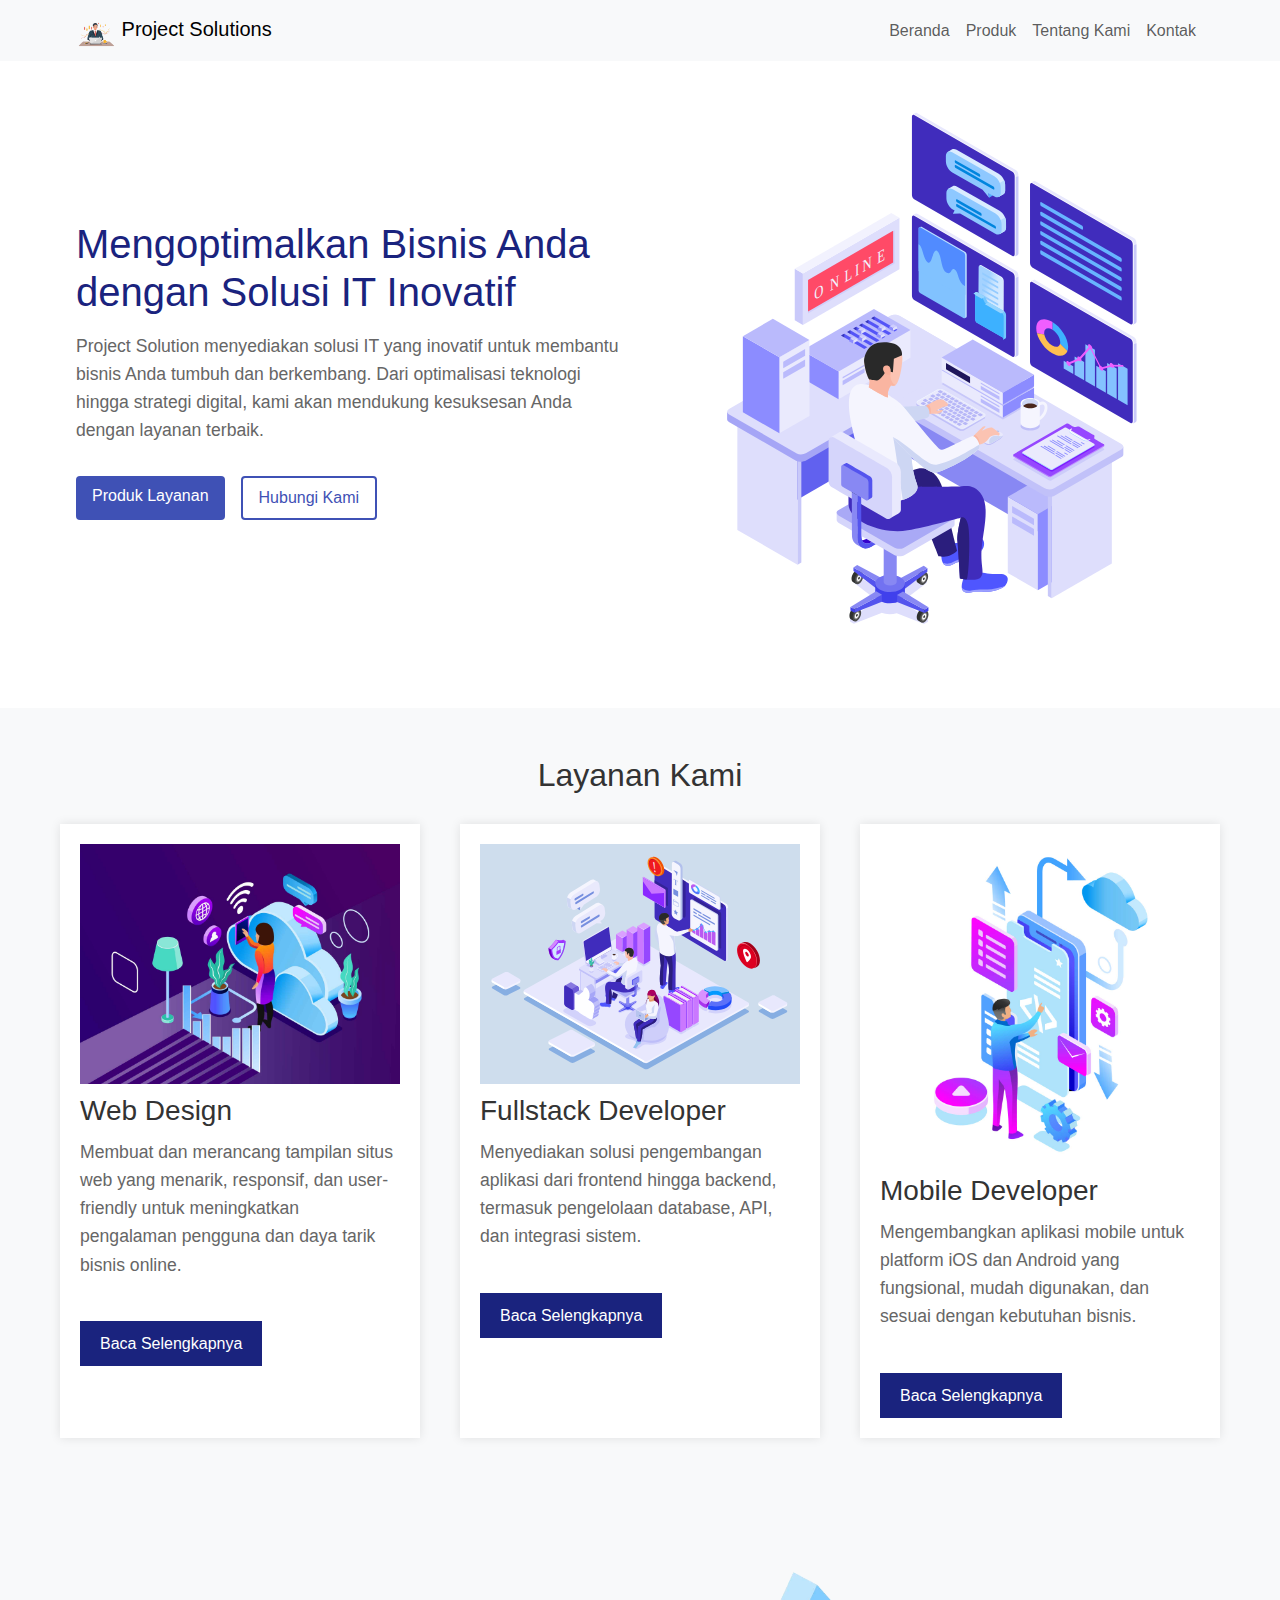
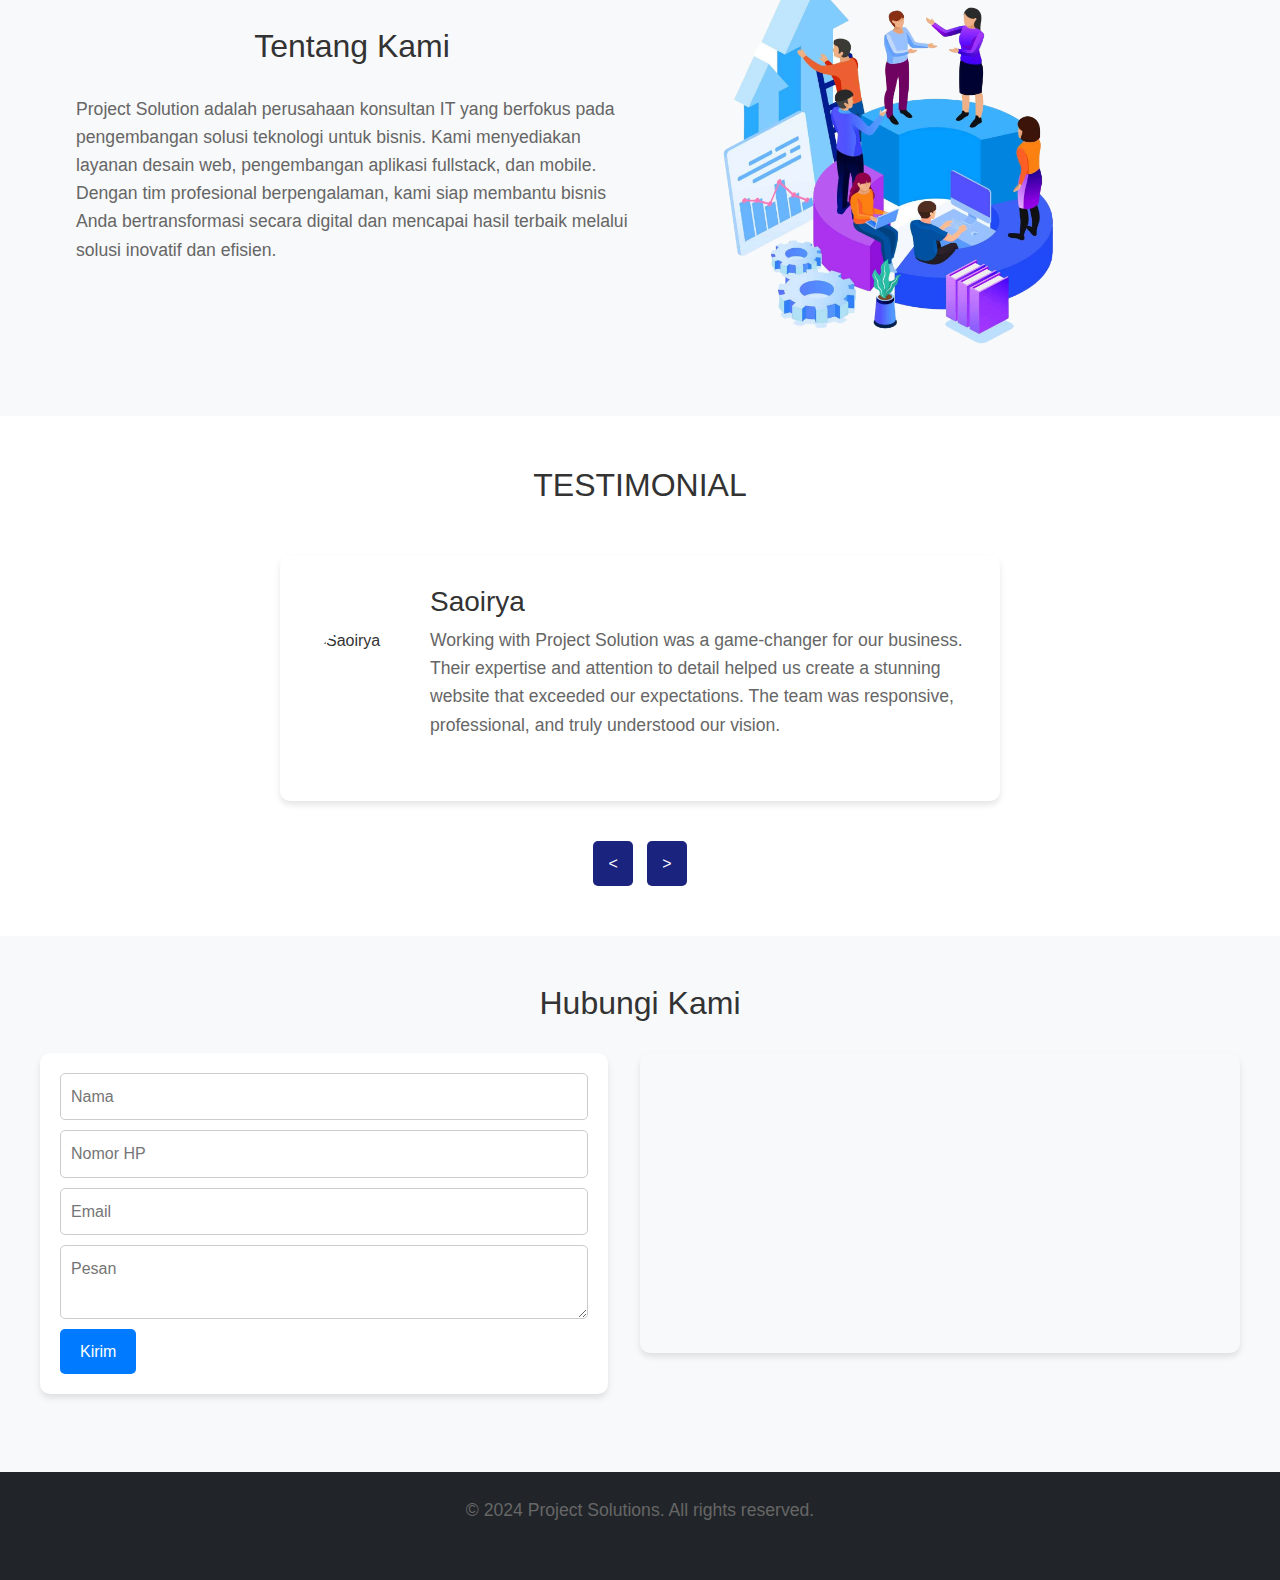
==== commit fb448e0b: "ganti pelajari selengkapnya" ====
--- a/index.html
+++ b/index.html
@@ -73,27 +73,27 @@
       <h2>Layanan Kami</h2>
       <div class="blog-container">
           <div class="blog-post">
-              <img src="/images/web-design.JPG?height=200&width=300" alt="Blog post 1">
+              <img src="images/web-design.jpg?height=200&width=300" alt="Blog post 1">
               <h3>Web Design</h3>
               <p>Membuat dan merancang tampilan situs web yang menarik, responsif, dan user-friendly untuk meningkatkan pengalaman pengguna dan daya tarik bisnis online.</p>
               <a href="desain-web.html">
-                <button class="read-more">Pelajari Selengkapnya</button>
+                <button class="read-more">Baca Selengkapnya</button>
             </a>
           </div>
           <div class="blog-post">
-              <img src="/images/fullstack.svg?height=200&width=300" alt="Blog post 2">
+              <img src="images/fullstack.svg?height=200&width=300" alt="Blog post 2">
               <h3>Fullstack Developer</h3>
               <p>Menyediakan solusi pengembangan aplikasi dari frontend hingga backend, termasuk pengelolaan database, API, dan integrasi sistem.</p>
               <a href="fullstack-developer.html">
-                <button class="read-more">Pelajari Selengkapnya</button>
+                <button class="read-more">Baca Selengkapnya</button>
             </a>
           </div>
           <div class="blog-post">
-              <img src="/images/mobile-developer.JPG?height=200&width=300" alt="Blog post 3">
+              <img src="images/mobile-developer.jpg?height=200&width=300" alt="Blog post 3">
               <h3>Mobile Developer</h3>
               <p>Mengembangkan aplikasi mobile untuk platform iOS dan Android yang fungsional, mudah digunakan, dan sesuai dengan kebutuhan bisnis.</p>
               <a href="mobile-developer.html">
-                <button class="read-more">Pelajari Selengkapnya</button>
+                <button class="read-more">Baca Selengkapnya</button>
             </a>
           </div>
       </div>
@@ -132,7 +132,7 @@
                 </div>
                 <div class="testimonial-item">
                     <div class="testimonial-box">
-                        <img src="/images/testimonial-2.JPG" alt="John Doe" class="testimonial-image">
+                        <img src="images/testimonial-2.jpg" alt="John Doe" class="testimonial-image">
                         <div class="testimonial-content">
                             <h3>John Doe</h3>
                             <p>I couldn't be happier with the results of our collaboration with Project Solution. They transformed our outdated website into a modern, user-friendly platform that has significantly improved our online presence.</p>
@@ -141,7 +141,7 @@
                 </div>
                 <div class="testimonial-item">
                     <div class="testimonial-box">
-                        <img src="/images/testimonial-3.JPG" alt="Jane Smith" class="testimonial-image">
+                        <img src="images/testimonial-3.jpg" alt="Jane Smith" class="testimonial-image">
                         <div class="testimonial-content">
                             <h3>Jane Smith</h3>
                             <p>The team at Project Solution went above and beyond to deliver a product that not only met but exceeded our expectations. Their attention to detail and commitment to quality is unmatched.</p>
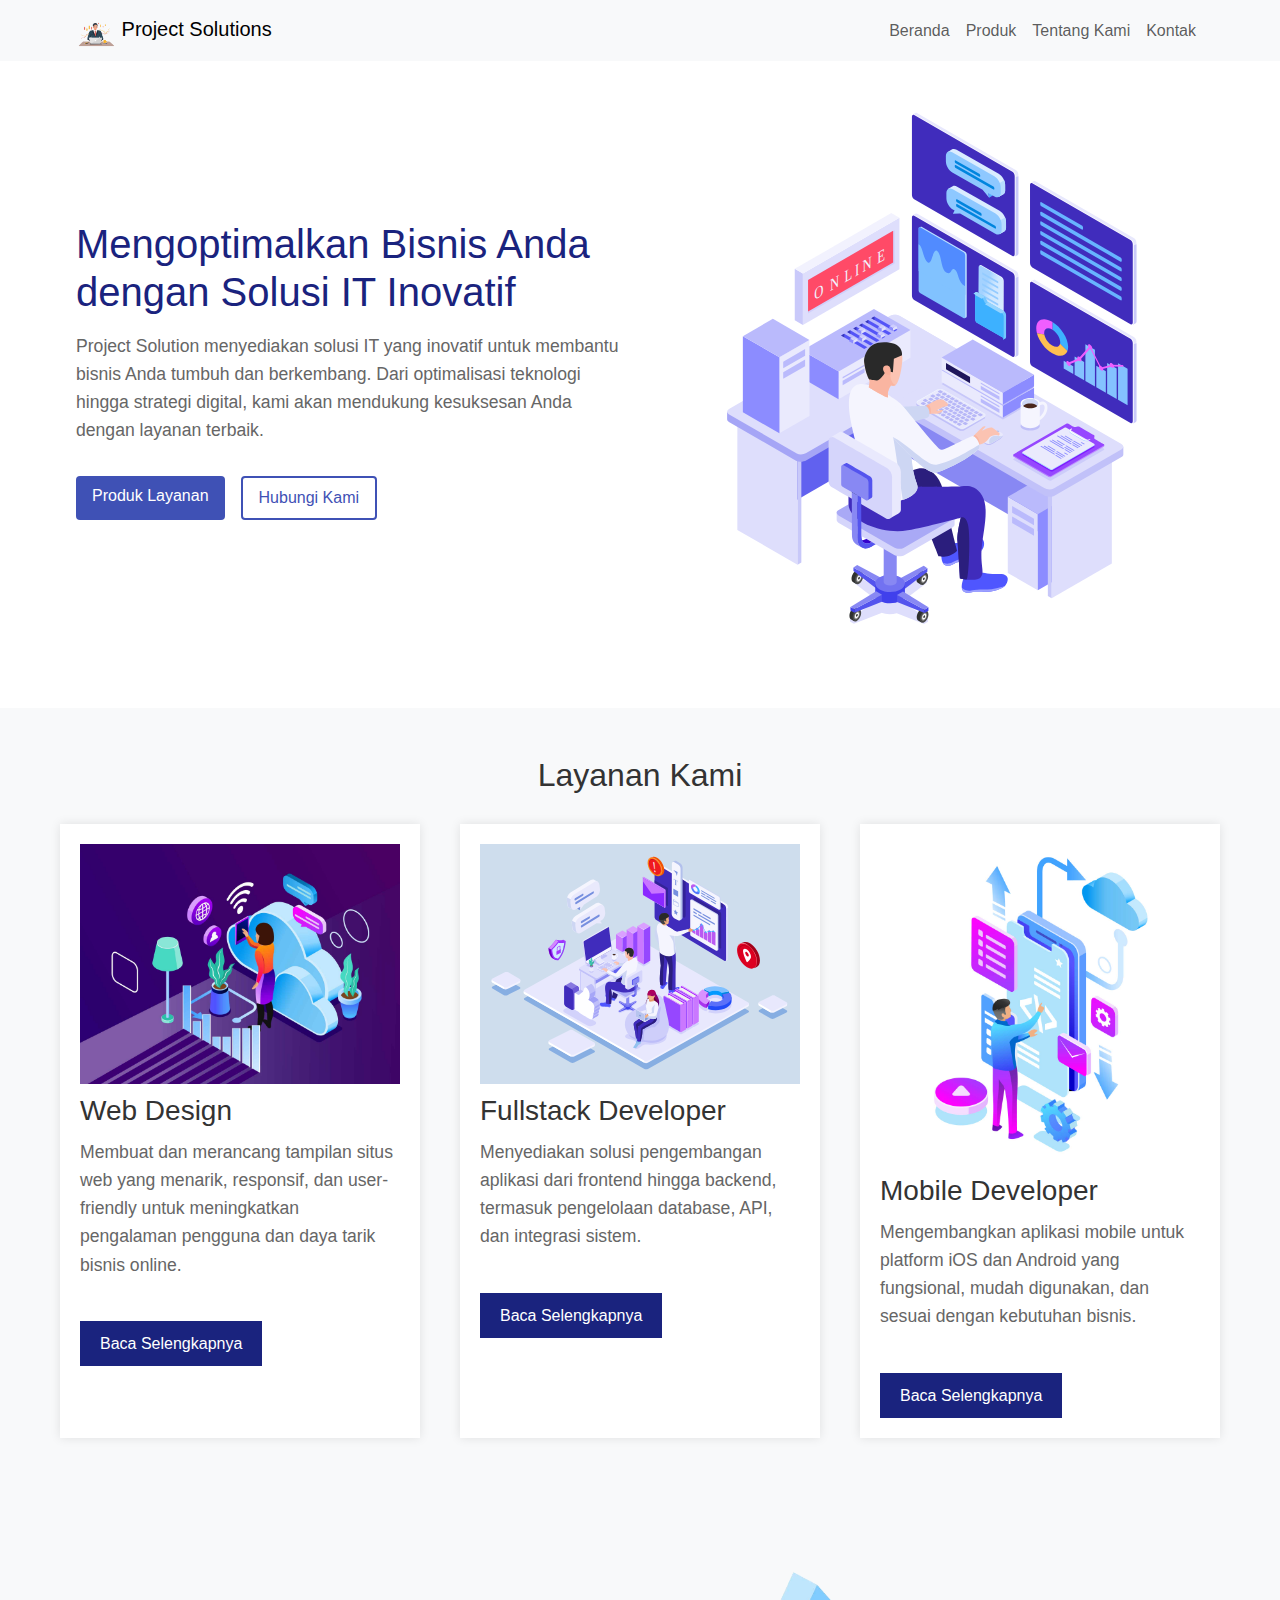
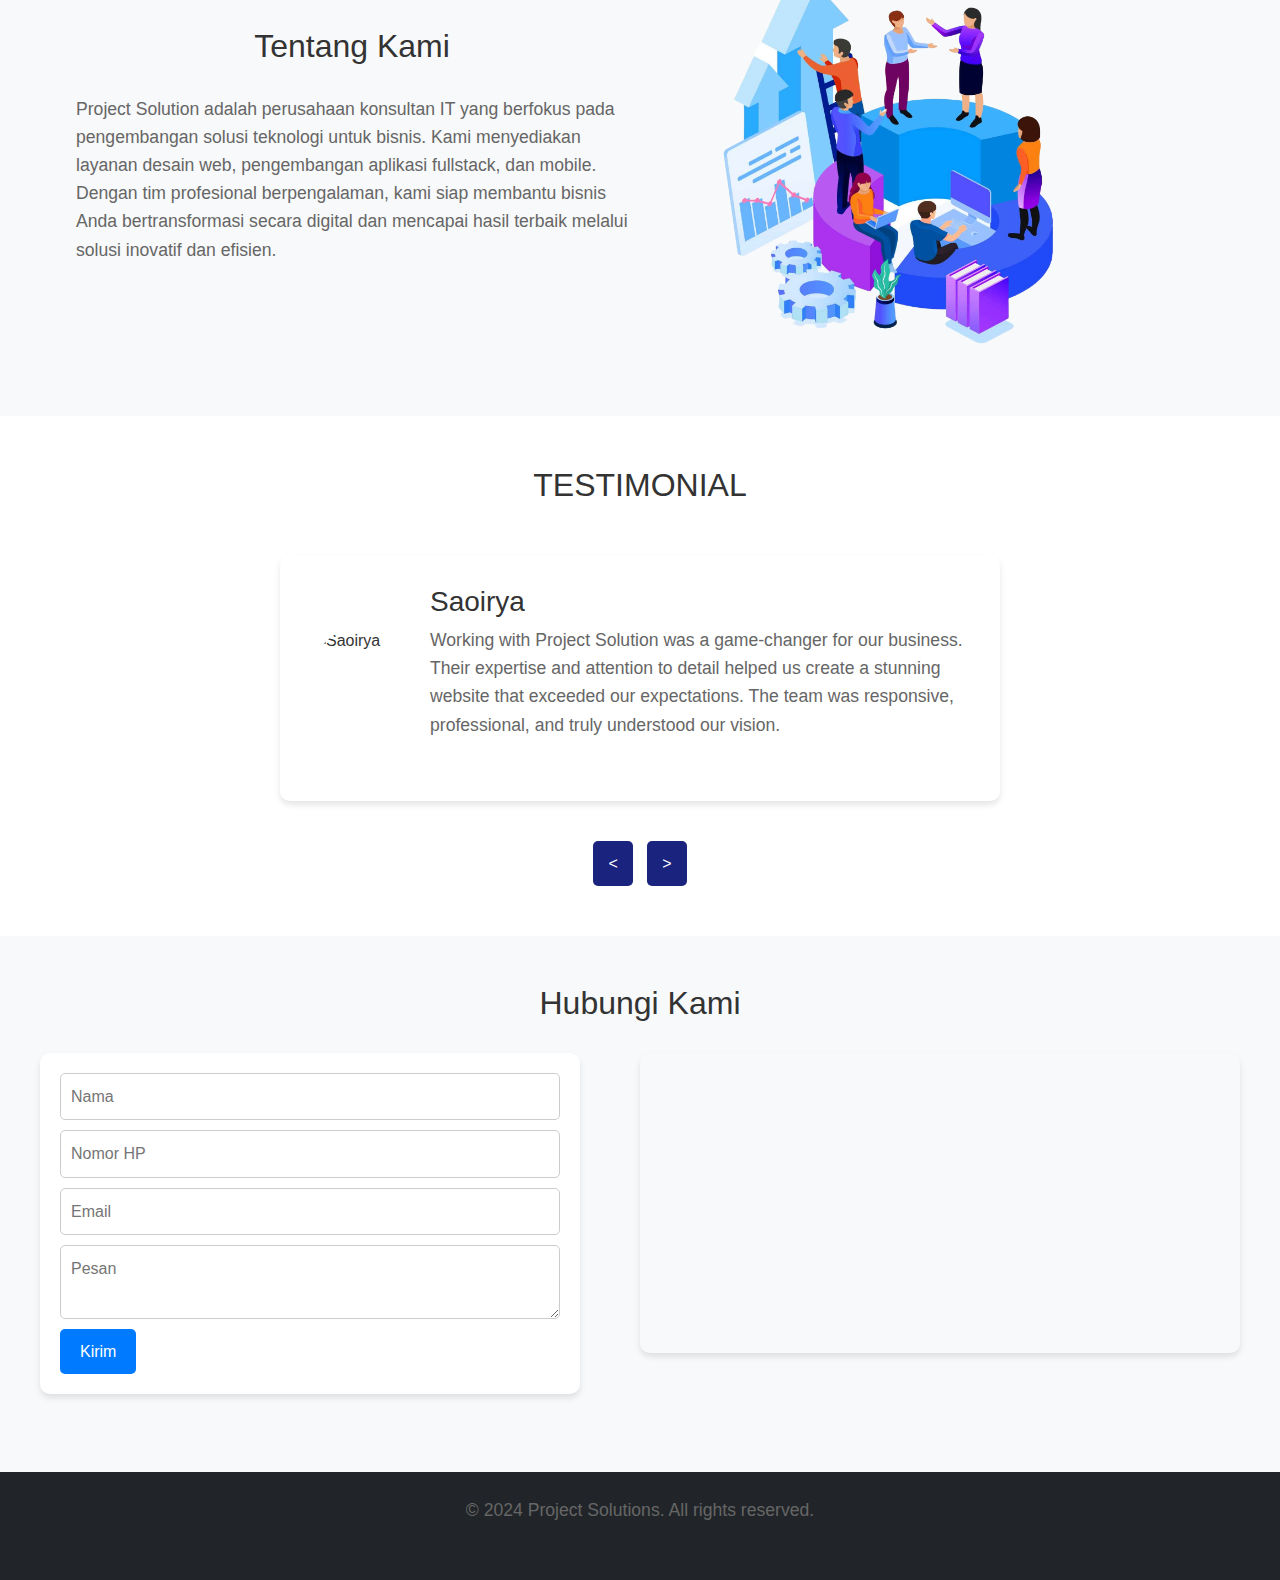
==== commit ff2b5439: "add php" ====
--- a/index.html
+++ b/index.html
@@ -157,22 +157,23 @@
     </section>
  <!--End: Testimonial-->
 
-    <!-- START: Contact Us Section -->
-    <section class="contact-us py-5 bg-light" id="contact">
-      <h2>Hubungi Kami</h2>
-      <div class="contact-container">
-          <form class="contact-form">
-              <input type="text" placeholder="Nama" required>
-              <input type="tel" placeholder="Nomor HP" required>
-              <input type="email" placeholder="Email" required>
-              <textarea placeholder="Pesan" required></textarea>
-              <button type="submit" class="send-button">Kirim</button>
-          </form>
-          <div class="map-container">
-            <iframe src="https://www.google.com/maps/embed?pb=!1m18!1m12!1m3!1d3960.738522110113!2d107.60706230000001!3d-6.9218294999999985!2m3!1f0!2f0!3f0!3m2!1i1024!2i768!4f13.1!3m3!1m2!1s0x2e68e89dbe0ec231%3A0x177412aac90cd065!2sAlun-Alun%20Bandung!5e0!3m2!1sen!2sid!4v1729085756966!5m2!1sen!2sid" width="400" height="300" style="border:0;" allowfullscreen="" loading="lazy" referrerpolicy="no-referrer-when-downgrade"></iframe>
-          </div>
-      </div>
+  <!-- START: Contact Us Section -->
+<section class="contact-us py-5 bg-light" id="contact">
+    <h2>Hubungi Kami</h2>
+    <div class="contact-container">
+        <form class="contact-form" action="submit_form.php" method="POST">
+            <input type="text" name="name" placeholder="Nama" required>
+            <input type="tel" name="phone" placeholder="Nomor HP" required>
+            <input type="email" name="email" placeholder="Email" required>
+            <textarea name="message" placeholder="Pesan" required></textarea>
+            <button type="submit" class="send-button">Kirim</button>
+        </form>
+
+    <div class="map-container">
+        <iframe src="https://www.google.com/maps/embed?pb=!1m18!1m12!1m3!1d3960.738522110113!2d107.60706230000001!3d-6.9218294999999985!2m3!1f0!2f0!3f0!3m2!1i1024!2i768!4f13.1!3m3!1m2!1s0x2e68e89dbe0ec231%3A0x177412aac90cd065!2sAlun-Alun%20Bandung!5e0!3m2!1sen!2sid!4v1729085756966!5m2!1sen!2sid" width="400" height="300" style="border:0;" allowfullscreen="" loading="lazy" referrerpolicy="no-referrer-when-downgrade"></iframe>
+      </div>  
   </section>
+        
   <!-- END: Contact Us Section -->
 
     <!-- START: Footer Section -->
--- a/styles.css
+++ b/styles.css
@@ -1,4 +1,3 @@
-/* Reset and base styles */
 * {
     margin: 0;
     padding: 0;
@@ -349,7 +348,7 @@
 .contact-form textarea {
     margin-bottom: 15px;
     padding: 10px;
-    border: 1px solid #ccc;
+    border: 1px solid #ffffff;
 }
 
 .send-button {
@@ -473,6 +472,50 @@
     box-shadow: 0 4px 8px rgba(0,0,0,.1);
 }
 
+
+/*Kontak info lengkap  */
+.contact-info-lengkap {
+    background-color: #f8f9fa;
+    border-radius: 8px;
+    padding: 2rem;
+    box-shadow: 0 4px 6px rgba(0, 0, 0, 0.1);
+    margin-bottom: 2rem;
+}
+
+.contact-info-lengkap h2 {
+    color: #1a237e;
+    font-size: 1.8rem;
+    margin-bottom: 1.5rem;
+    border-bottom: 2px solid #3f51b5;
+    padding-bottom: 0.5rem;
+}
+
+.contact-info-lengkap p {
+    margin-bottom: 1rem;
+    line-height: 1.6;
+}
+
+.contact-info-lengkap a {
+    color: #3f51b5;
+    text-decoration: none;
+    transition: color 0.3s ease;
+}
+
+.contact-info-lengkap a:hover {
+    color: #1a237e;
+    text-decoration: underline;
+}
+
+@media (max-width: 768px) {
+    .contact-info {
+        padding: 1.5rem;
+    }
+
+    .contact-info-lengkap h2 {
+        font-size: 1.5rem;
+    }
+}
+
 /* Footer Styles */
 footer {
     background-color: #2c3e50;
@@ -550,39 +593,3 @@
     bottom: 0;
     width: 100%;
 }
-
-/* Responsive */
-@media (max-width: 768px) {
-    .navbar ul {
-        flex-direction: column;
-        text-align: center;
-    }
-    
-    .product-item {
-        margin-bottom: 30px;
-    }
-}
-
-.contact-container {
-    display: flex;
-    justify-content: space-between;
-    gap: 2rem;
-}
-
-.contact-form, .contact-info {
-    flex: 1;
-}
-
-.contact-info h2 {
-    margin-bottom: 1rem;
-}
-
-.contact-info p {
-    margin-bottom: 0.5rem;
-}
-
-@media (max-width: 768px) {
-    .contact-container {
-        flex-direction: column;
-    }
-}